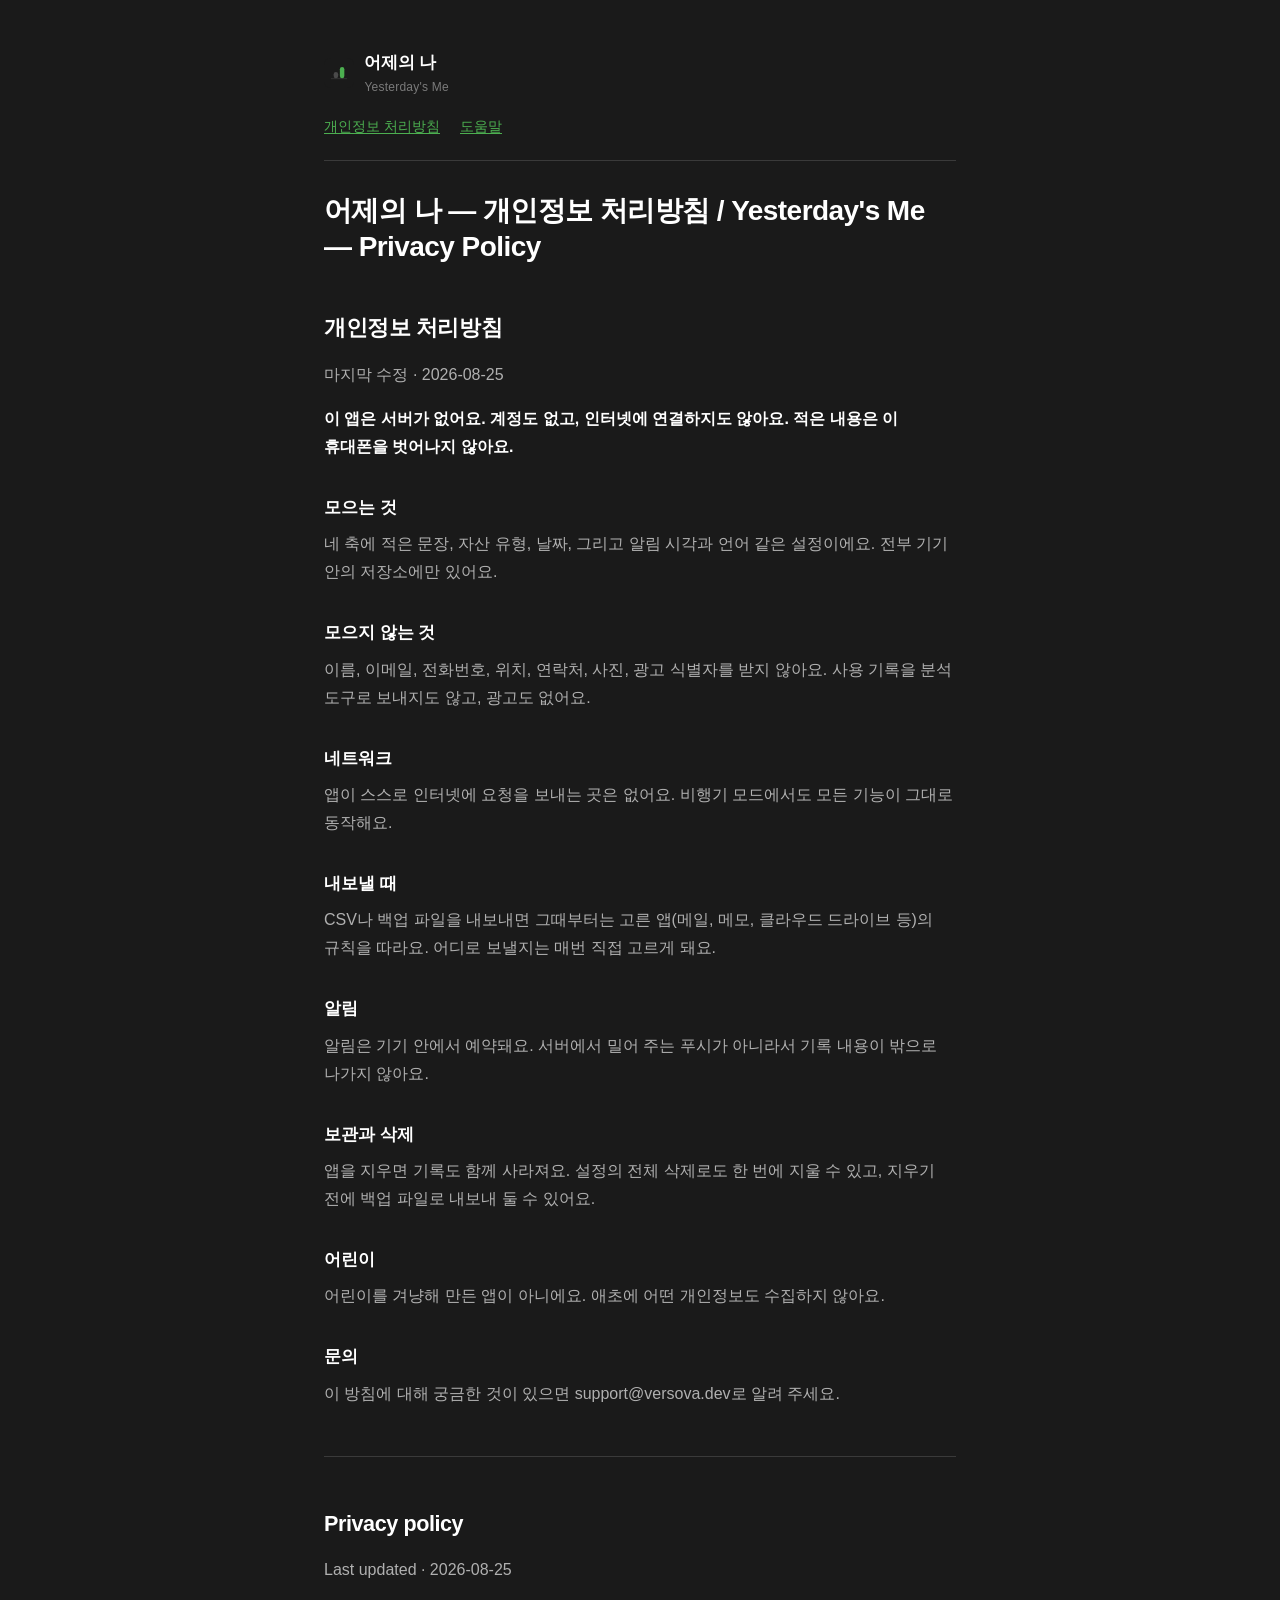
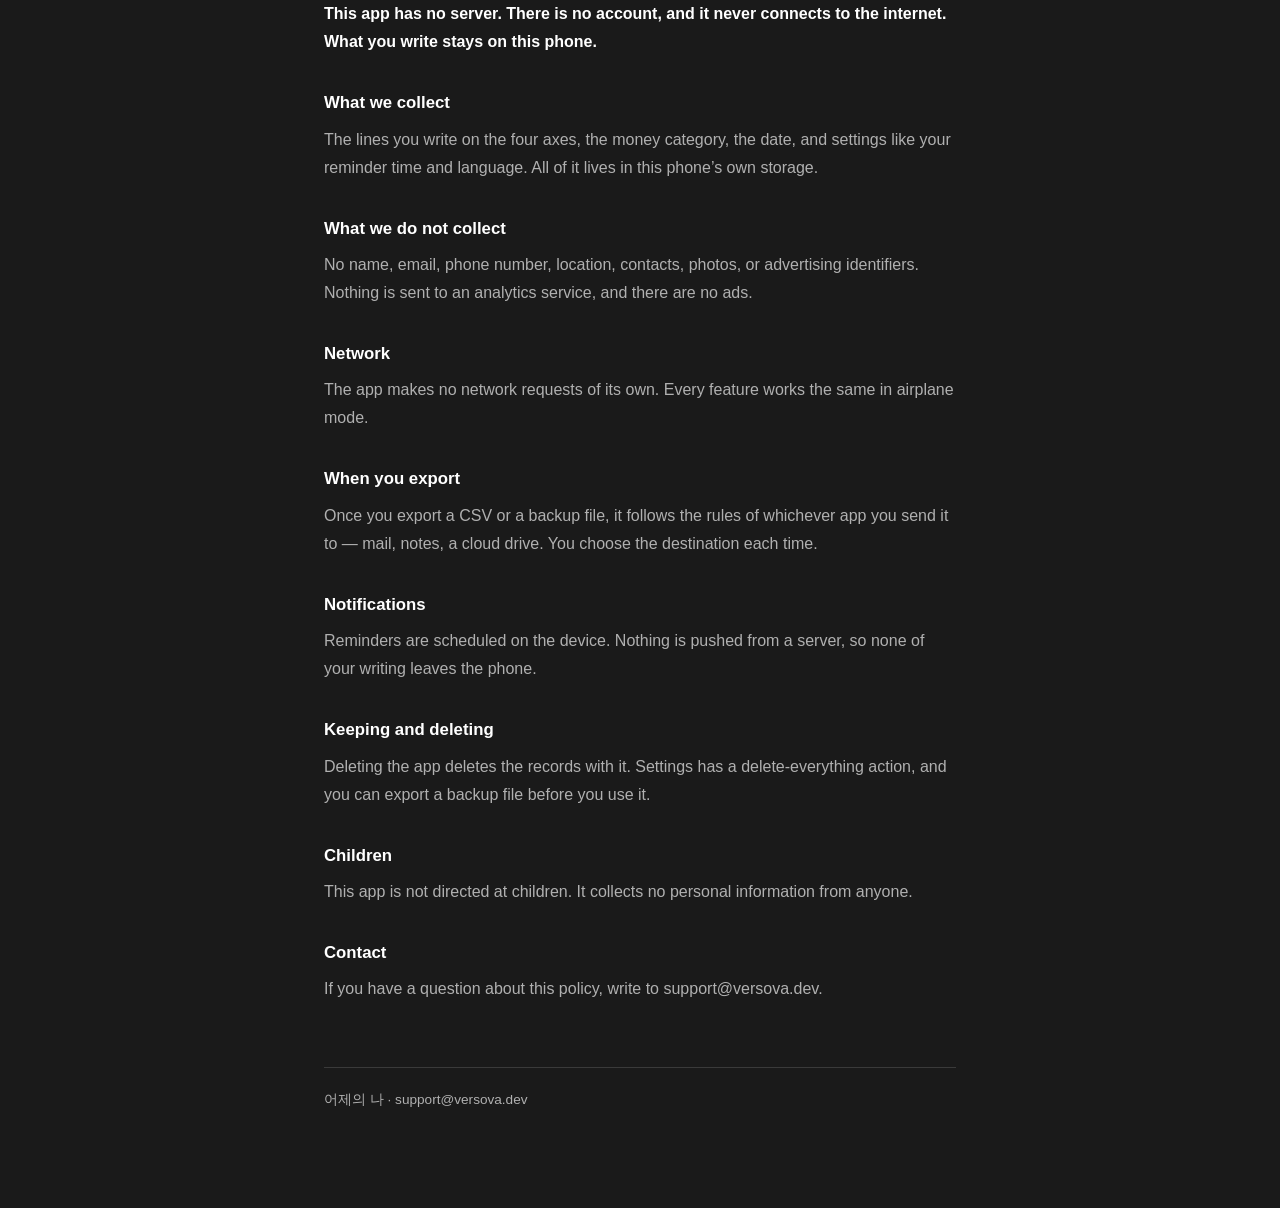
==== privacy/index.html @ fc91b7a3 "Update the company and app introduction page" ====
<!doctype html>
<html lang="ko">
<head>
<meta charset="utf-8">
<meta name="viewport" content="width=device-width, initial-scale=1">
<title>개인정보 처리방침 · Privacy Policy</title>
<meta name="description" content="어제의 나 — 개인정보 처리방침 · Privacy Policy">
<meta name="robots" content="index, follow">
<style>
  :root {
    color-scheme: dark;
    --ground: #1a1a1a;
    --surface: #2c2c2c;
    --ink: #ffffff;
    --muted: #b0b0b0;
    --faint: #7a7a7a;
    --rule: #3a3a3a;
    --accent: #4caf50;
  }
  * { box-sizing: border-box; }
  body {
    margin: 0;
    background: var(--ground);
    color: var(--ink);
    font: 400 16px/1.75 -apple-system, BlinkMacSystemFont, "Apple SD Gothic Neo",
      "Malgun Gothic", "Segoe UI", Roboto, sans-serif;
    word-break: keep-all;
    -webkit-text-size-adjust: 100%;
  }
  .wrap { max-width: 42rem; margin: 0 auto; padding: 3rem 1.25rem 5rem; }
  header { border-bottom: 1px solid var(--rule); padding-bottom: 1.25rem; margin-bottom: 2rem; }
  .brand { display: flex; align-items: center; gap: 0.65rem; text-decoration: none; color: var(--ink); }
  .brand svg { flex: none; }
  .brand span { font-size: 1.05rem; font-weight: 700; letter-spacing: -0.01em; }
  .brand small { display: block; font-size: 0.75rem; font-weight: 400; color: var(--faint); letter-spacing: 0.02em; }
  h1 { font-size: 1.75rem; font-weight: 700; letter-spacing: -0.02em; margin: 0 0 1.25rem; line-height: 1.3; }
  h2 { font-size: 1.35rem; font-weight: 700; letter-spacing: -0.02em; margin: 2.75rem 0 0.85rem; }
  h3 { font-size: 1.05rem; font-weight: 600; margin: 2rem 0 0.5rem; }
  p { margin: 0 0 1rem; color: var(--muted); }
  p strong, li strong { color: var(--ink); font-weight: 600; }
  ul, ol { margin: 0 0 1rem; padding-left: 1.35rem; color: var(--muted); }
  li { margin-bottom: 0.4rem; }
  a { color: var(--accent); text-decoration-thickness: 1px; text-underline-offset: 2px; }
  a:focus-visible { outline: 2px solid var(--accent); outline-offset: 2px; border-radius: 2px; }
  hr { border: 0; border-top: 1px solid var(--rule); margin: 3rem 0; }
  code {
    font-family: ui-monospace, SFMono-Regular, Menlo, monospace;
    font-size: 0.875em; background: var(--surface); border-radius: 3px; padding: 0.1em 0.35em;
  }
  nav { display: flex; gap: 1.25rem; margin-top: 1rem; font-size: 0.9rem; }
  footer {
    margin-top: 4rem; padding-top: 1.25rem; border-top: 1px solid var(--rule);
    font-size: 0.85rem; color: var(--faint);
  }
  footer a { color: var(--faint); }

/* ------------------------- 회사·제품 소개 (첫 페이지) ------------------------ */

  .lede { font-size: 1.15rem; color: var(--text); margin-top: -0.4rem; }

  /* 아직 채우지 않은 법인 정보. 눈에 띄지 않으면 그대로 공개된다. */
  .todo {
    background: #4a3a12;
    color: #ffd66b;
    padding: 0.1em 0.45em;
    border-radius: 4px;
    font-size: 0.92em;
  }

  .product { display: flex; gap: 2.4rem; align-items: flex-start; flex-wrap: wrap; }
  .product-text { flex: 1 1 17rem; min-width: 0; }
  .product-text h3 { margin-top: 0; }
  .product-text .en { color: var(--faint); font-weight: 400; }
  .status { color: var(--accent); font-size: 0.95rem; }

  .product-shots { display: flex; gap: 0.9rem; }
  .product-shots figure { margin: 0; }
  .product-shots img {
    width: 160px;
    height: auto;
    border-radius: 14px;
    border: 1px solid var(--line);
  }

  table.info { border-collapse: collapse; width: 100%; font-size: 0.97rem; }
  table.info th, table.info td {
    text-align: left;
    padding: 0.6rem 0.9rem 0.6rem 0;
    border-bottom: 1px solid var(--line);
    vertical-align: top;
  }
  table.info th { color: var(--faint); font-weight: 400; width: 11rem; white-space: nowrap; }

  @media (max-width: 640px) {
    .product-shots { display: none; }
    table.info th { width: auto; white-space: normal; display: block; border: 0; padding-bottom: 0; }
    table.info td { display: block; padding-left: 0; }
  }
</style>
</head>
<body>
<div class="wrap">
  <header>
    <a class="brand" href="../">
      <svg width="30" height="30" viewBox="0 0 1024 1024" aria-hidden="true">
  <rect width="1024" height="1024" rx="220" fill="#1a1a1a"/>
  <line x1="250" y1="704" x2="774" y2="704" stroke="#3a3a3a" stroke-width="24" stroke-linecap="round"/>
  <rect x="330" y="478" width="152" height="214" rx="76" fill="#4a4a4a"/>
  <rect x="542" y="308" width="152" height="384" rx="76" fill="#4caf50"/>
</svg>
      <span>어제의 나<small>Yesterday's Me</small></span>
    </a>
    <nav>
      <a href="./">개인정보 처리방침</a>
      <a href="../support/">도움말</a>
    </nav>
  </header>
<h1>어제의 나 — 개인정보 처리방침 / Yesterday's Me — Privacy Policy</h1>
<h2>개인정보 처리방침</h2>
<p>마지막 수정 · 2026-08-25</p>
<p><strong>이 앱은 서버가 없어요. 계정도 없고, 인터넷에 연결하지도 않아요. 적은 내용은 이 휴대폰을 벗어나지 않아요.</strong></p>
<h3>모으는 것</h3>
<p>네 축에 적은 문장, 자산 유형, 날짜, 그리고 알림 시각과 언어 같은 설정이에요. 전부 기기 안의 저장소에만 있어요.</p>
<h3>모으지 않는 것</h3>
<p>이름, 이메일, 전화번호, 위치, 연락처, 사진, 광고 식별자를 받지 않아요. 사용 기록을 분석 도구로 보내지도 않고, 광고도 없어요.</p>
<h3>네트워크</h3>
<p>앱이 스스로 인터넷에 요청을 보내는 곳은 없어요. 비행기 모드에서도 모든 기능이 그대로 동작해요.</p>
<h3>내보낼 때</h3>
<p>CSV나 백업 파일을 내보내면 그때부터는 고른 앱(메일, 메모, 클라우드 드라이브 등)의 규칙을 따라요. 어디로 보낼지는 매번 직접 고르게 돼요.</p>
<h3>알림</h3>
<p>알림은 기기 안에서 예약돼요. 서버에서 밀어 주는 푸시가 아니라서 기록 내용이 밖으로 나가지 않아요.</p>
<h3>보관과 삭제</h3>
<p>앱을 지우면 기록도 함께 사라져요. 설정의 전체 삭제로도 한 번에 지울 수 있고, 지우기 전에 백업 파일로 내보내 둘 수 있어요.</p>
<h3>어린이</h3>
<p>어린이를 겨냥해 만든 앱이 아니에요. 애초에 어떤 개인정보도 수집하지 않아요.</p>
<h3>문의</h3>
<p>이 방침에 대해 궁금한 것이 있으면 support@versova.dev로 알려 주세요.</p>
<hr>
<h2>Privacy policy</h2>
<p>Last updated · 2026-08-25</p>
<p><strong>This app has no server. There is no account, and it never connects to the internet. What you write stays on this phone.</strong></p>
<h3>What we collect</h3>
<p>The lines you write on the four axes, the money category, the date, and settings like your reminder time and language. All of it lives in this phone’s own storage.</p>
<h3>What we do not collect</h3>
<p>No name, email, phone number, location, contacts, photos, or advertising identifiers. Nothing is sent to an analytics service, and there are no ads.</p>
<h3>Network</h3>
<p>The app makes no network requests of its own. Every feature works the same in airplane mode.</p>
<h3>When you export</h3>
<p>Once you export a CSV or a backup file, it follows the rules of whichever app you send it to — mail, notes, a cloud drive. You choose the destination each time.</p>
<h3>Notifications</h3>
<p>Reminders are scheduled on the device. Nothing is pushed from a server, so none of your writing leaves the phone.</p>
<h3>Keeping and deleting</h3>
<p>Deleting the app deletes the records with it. Settings has a delete-everything action, and you can export a backup file before you use it.</p>
<h3>Children</h3>
<p>This app is not directed at children. It collects no personal information from anyone.</p>
<h3>Contact</h3>
<p>If you have a question about this policy, write to support@versova.dev.</p>
  <footer>
    <p>어제의 나 · support@versova.dev</p>
  </footer>
</div>
</body>
</html>
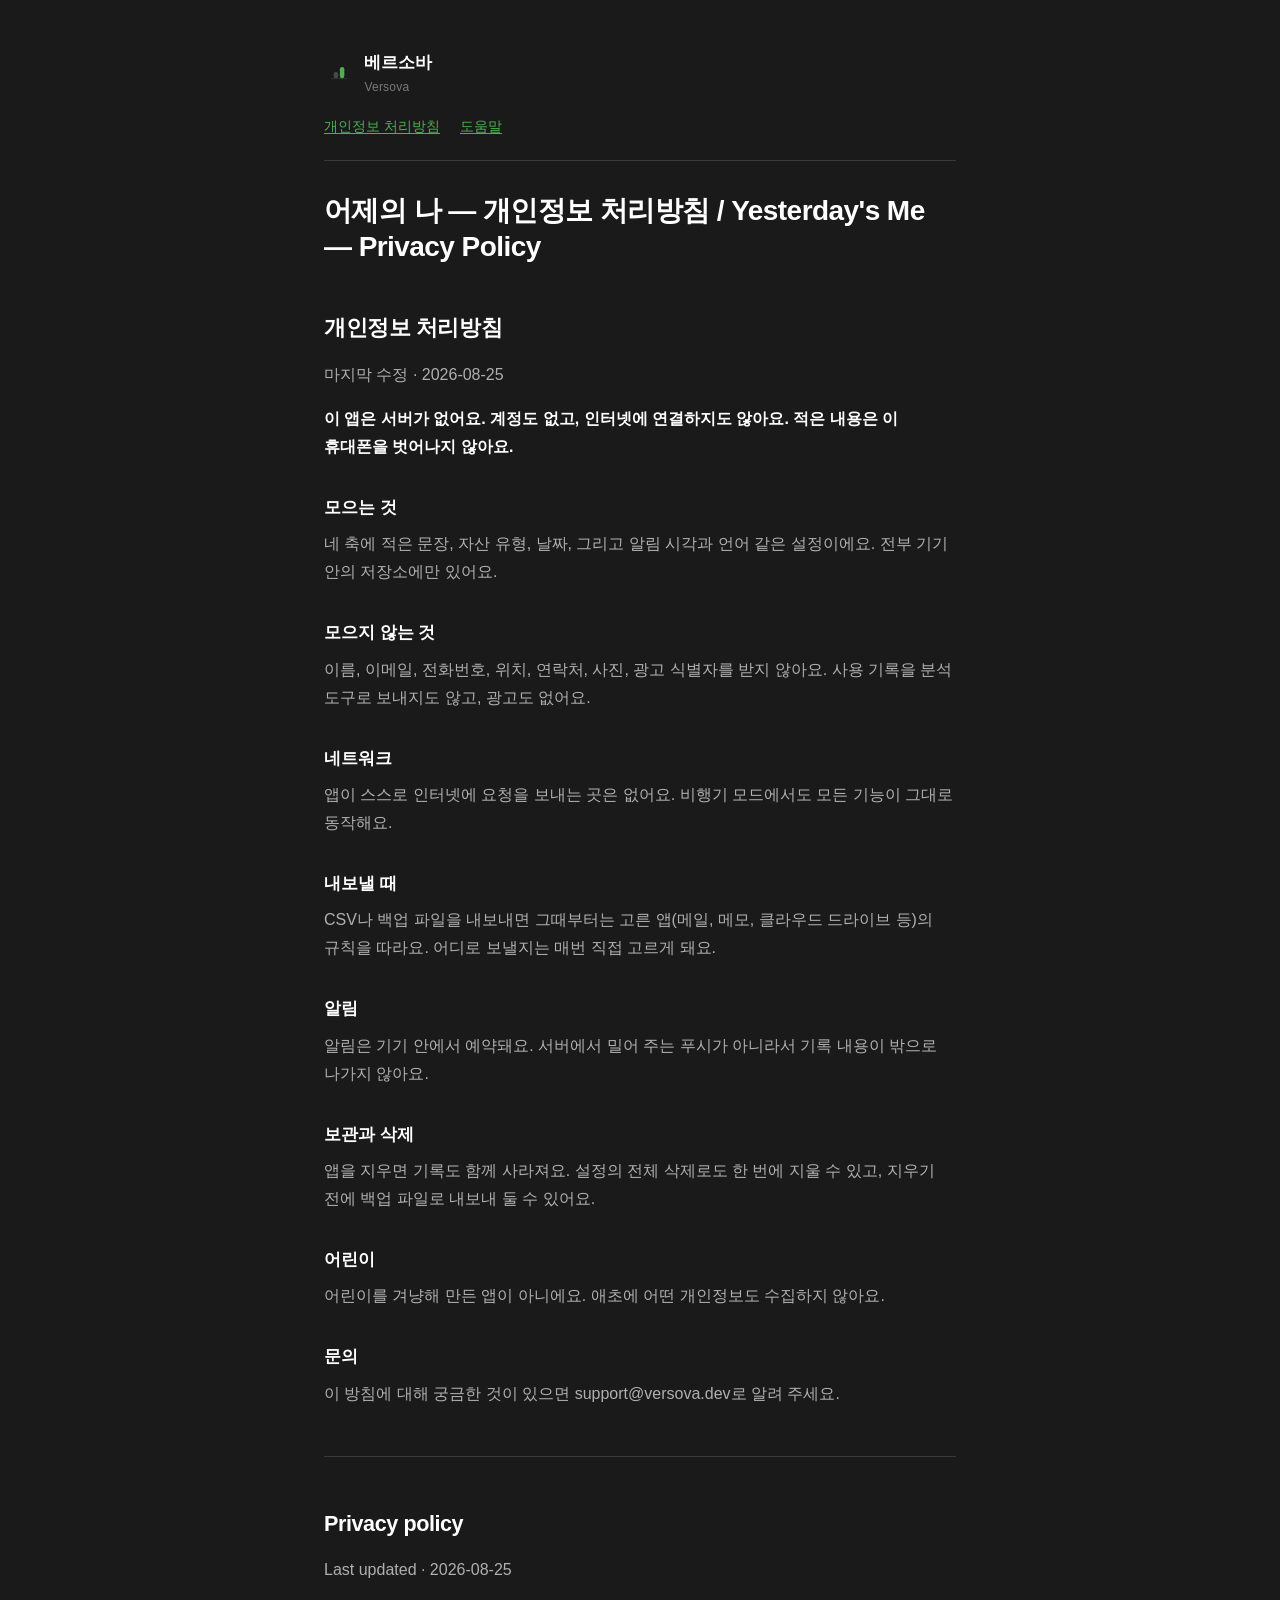
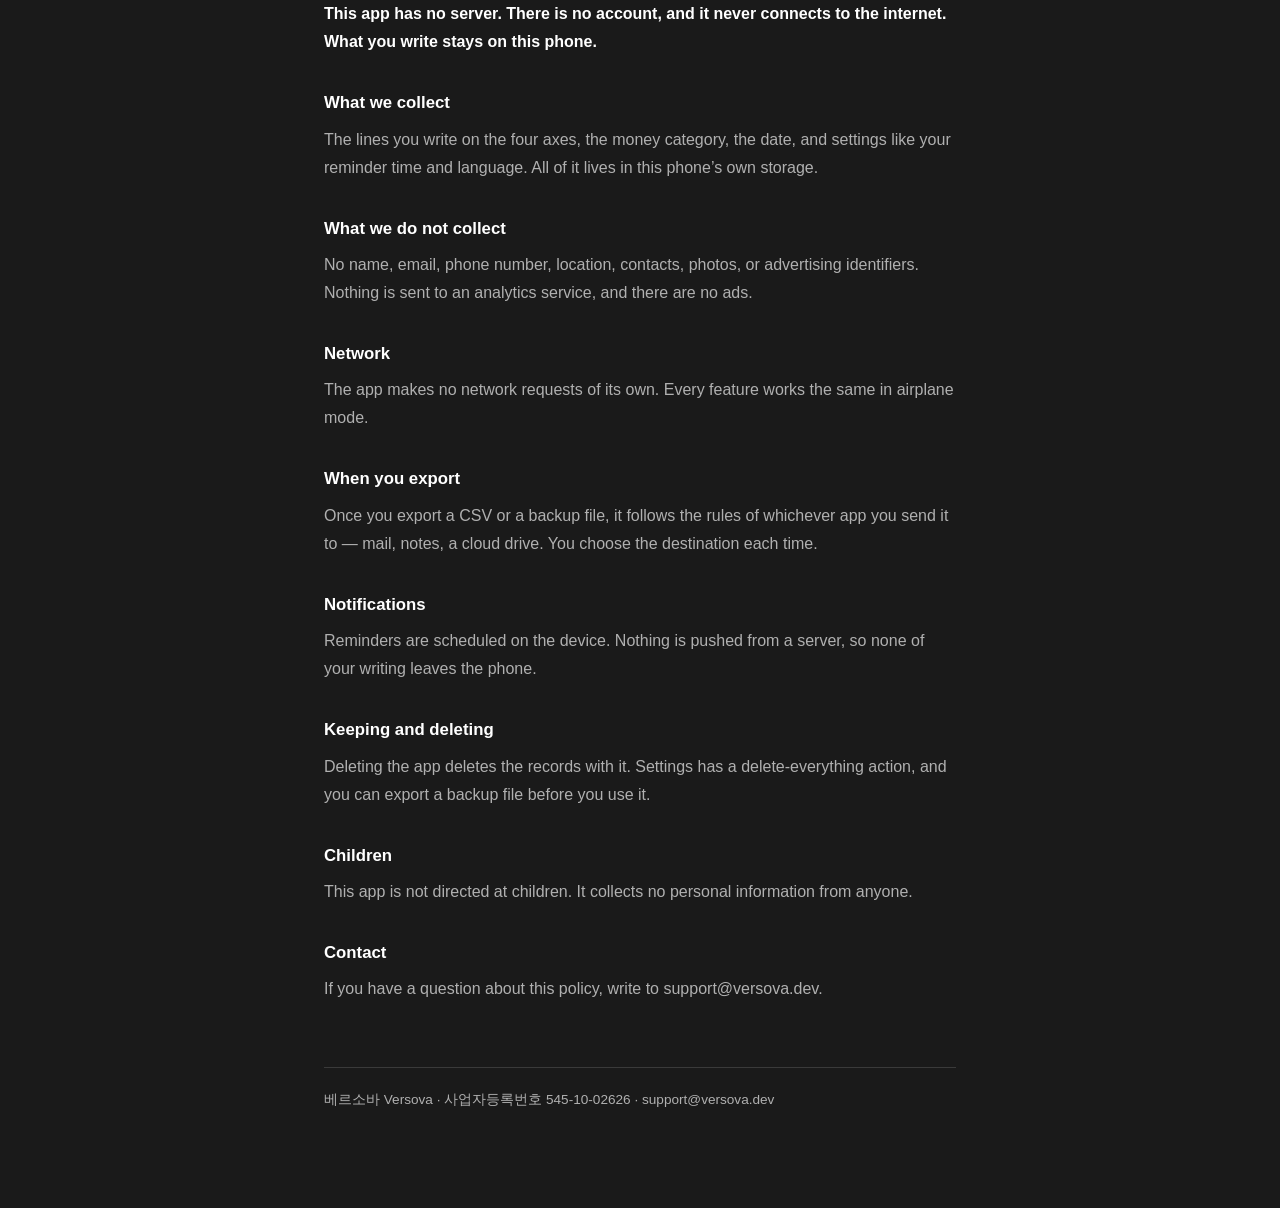
==== commit 486927dc: "Update the company and app introduction page" ====
--- a/privacy/index.html
+++ b/privacy/index.html
@@ -108,7 +108,7 @@
   <rect x="330" y="478" width="152" height="214" rx="76" fill="#4a4a4a"/>
   <rect x="542" y="308" width="152" height="384" rx="76" fill="#4caf50"/>
 </svg>
-      <span>어제의 나<small>Yesterday's Me</small></span>
+      <span>베르소바<small>Versova</small></span>
     </a>
     <nav>
       <a href="./">개인정보 처리방침</a>
@@ -156,7 +156,7 @@
 <h3>Contact</h3>
 <p>If you have a question about this policy, write to support@versova.dev.</p>
   <footer>
-    <p>어제의 나 · support@versova.dev</p>
+    <p>베르소바 Versova · 사업자등록번호 545-10-02626 · support@versova.dev</p>
   </footer>
 </div>
 </body>
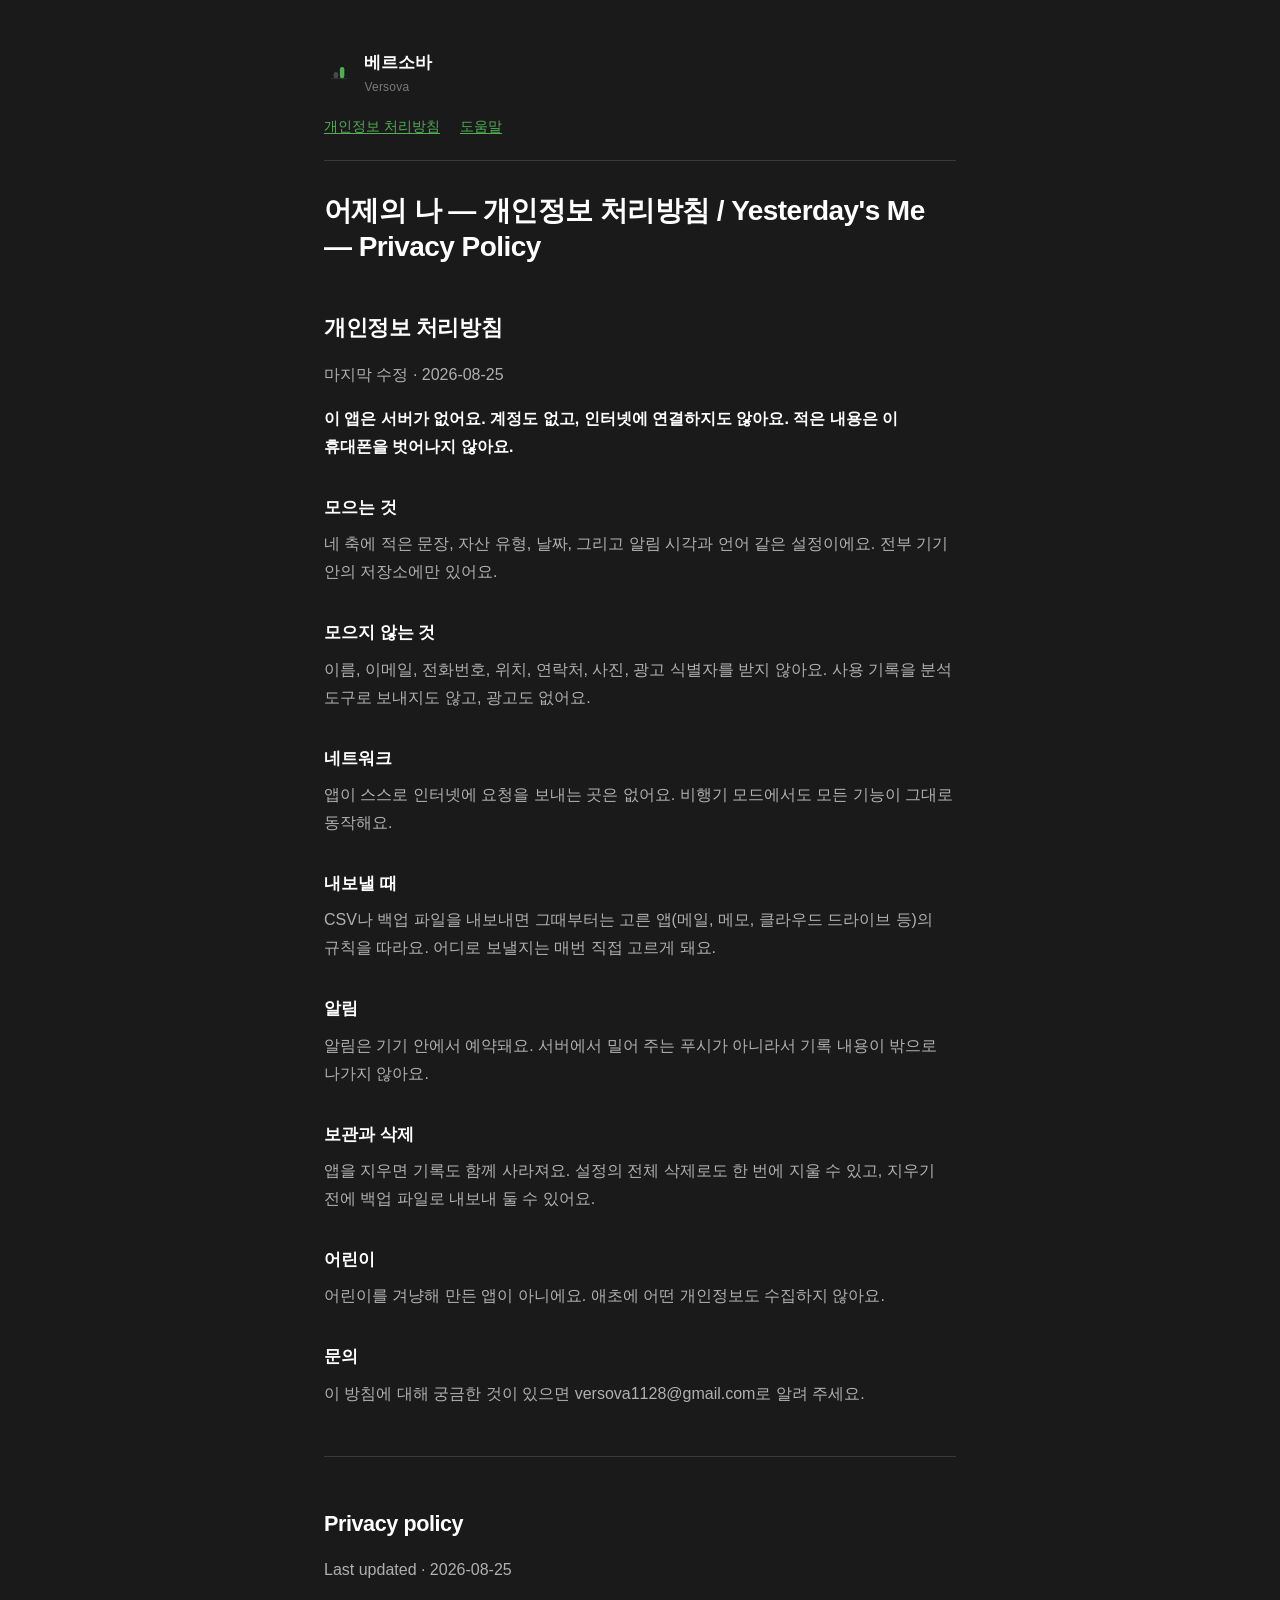
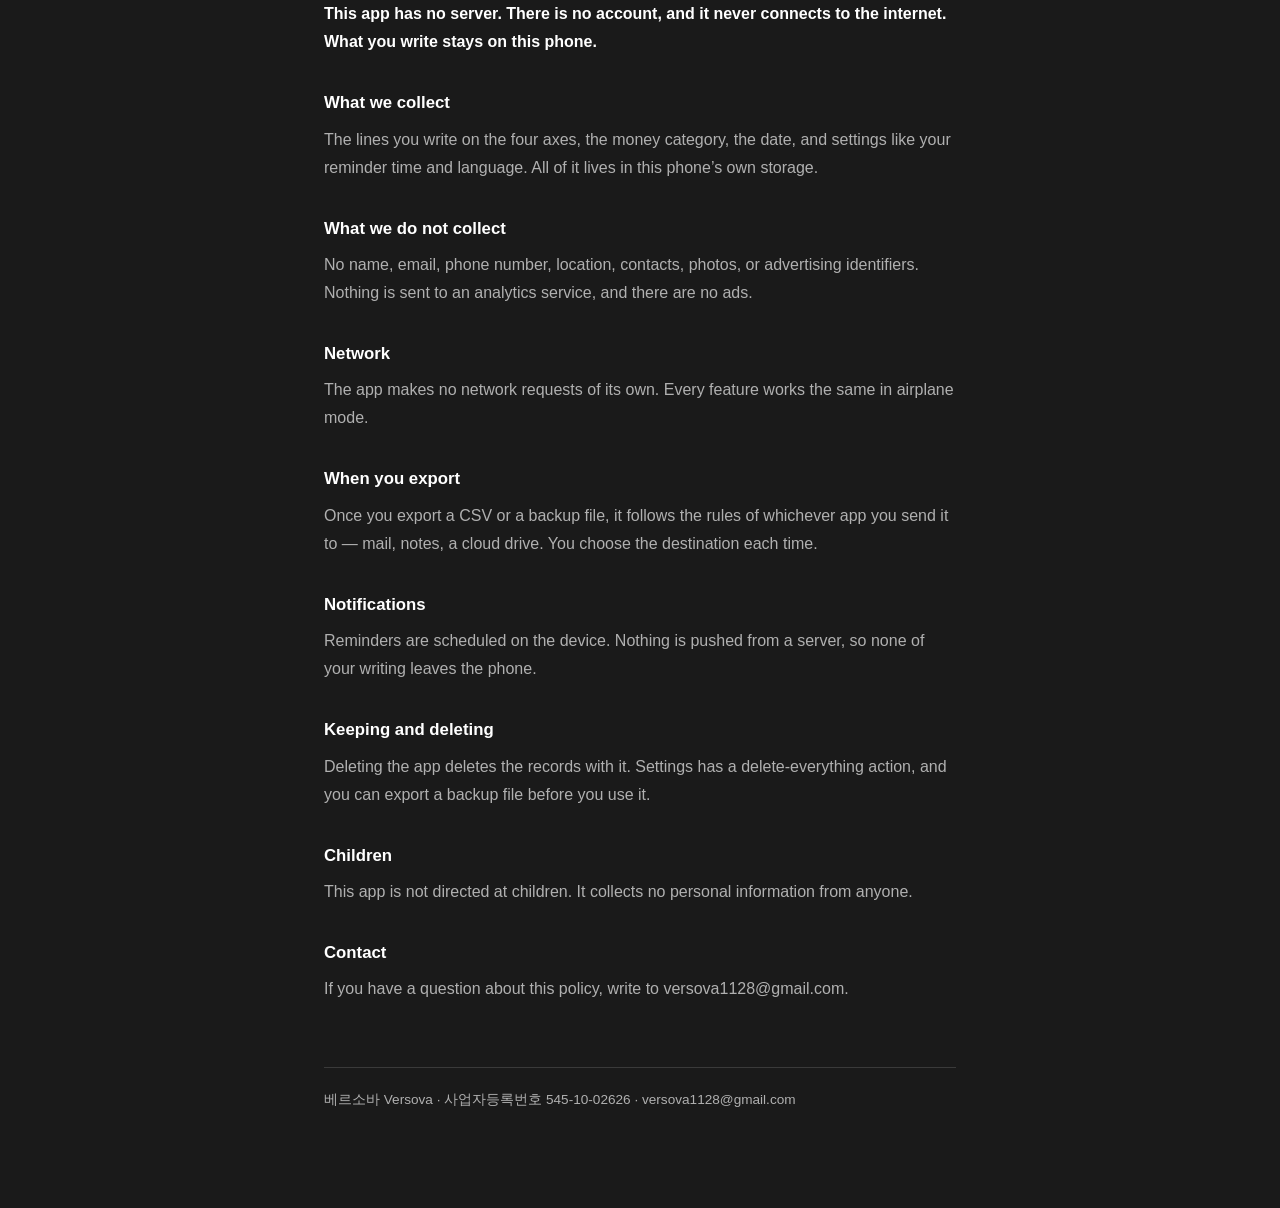
==== commit c4fc0f1d: "Update the company and app introduction page" ====
--- a/privacy/index.html
+++ b/privacy/index.html
@@ -134,7 +134,7 @@
 <h3>어린이</h3>
 <p>어린이를 겨냥해 만든 앱이 아니에요. 애초에 어떤 개인정보도 수집하지 않아요.</p>
 <h3>문의</h3>
-<p>이 방침에 대해 궁금한 것이 있으면 support@versova.dev로 알려 주세요.</p>
+<p>이 방침에 대해 궁금한 것이 있으면 versova1128@gmail.com로 알려 주세요.</p>
 <hr>
 <h2>Privacy policy</h2>
 <p>Last updated · 2026-08-25</p>
@@ -154,9 +154,9 @@
 <h3>Children</h3>
 <p>This app is not directed at children. It collects no personal information from anyone.</p>
 <h3>Contact</h3>
-<p>If you have a question about this policy, write to support@versova.dev.</p>
+<p>If you have a question about this policy, write to versova1128@gmail.com.</p>
   <footer>
-    <p>베르소바 Versova · 사업자등록번호 545-10-02626 · support@versova.dev</p>
+    <p>베르소바 Versova · 사업자등록번호 545-10-02626 · versova1128@gmail.com</p>
   </footer>
 </div>
 </body>
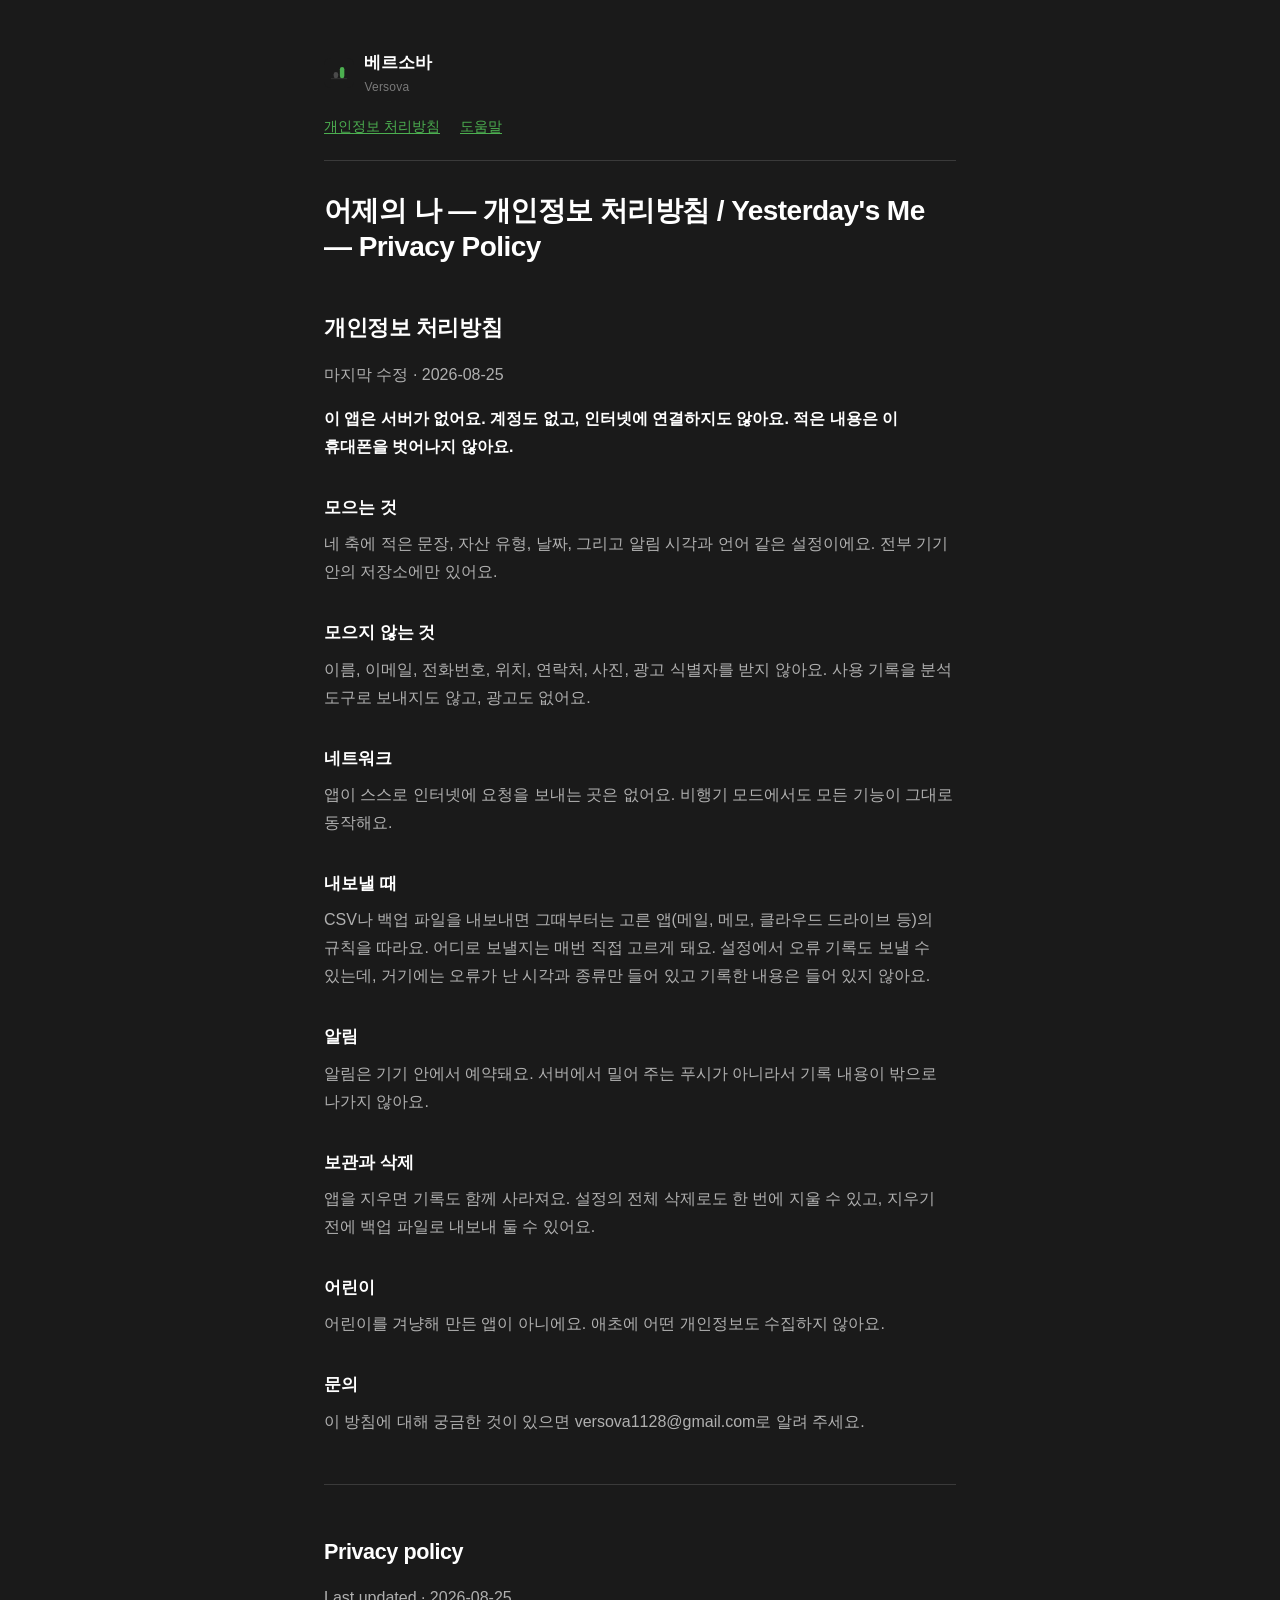
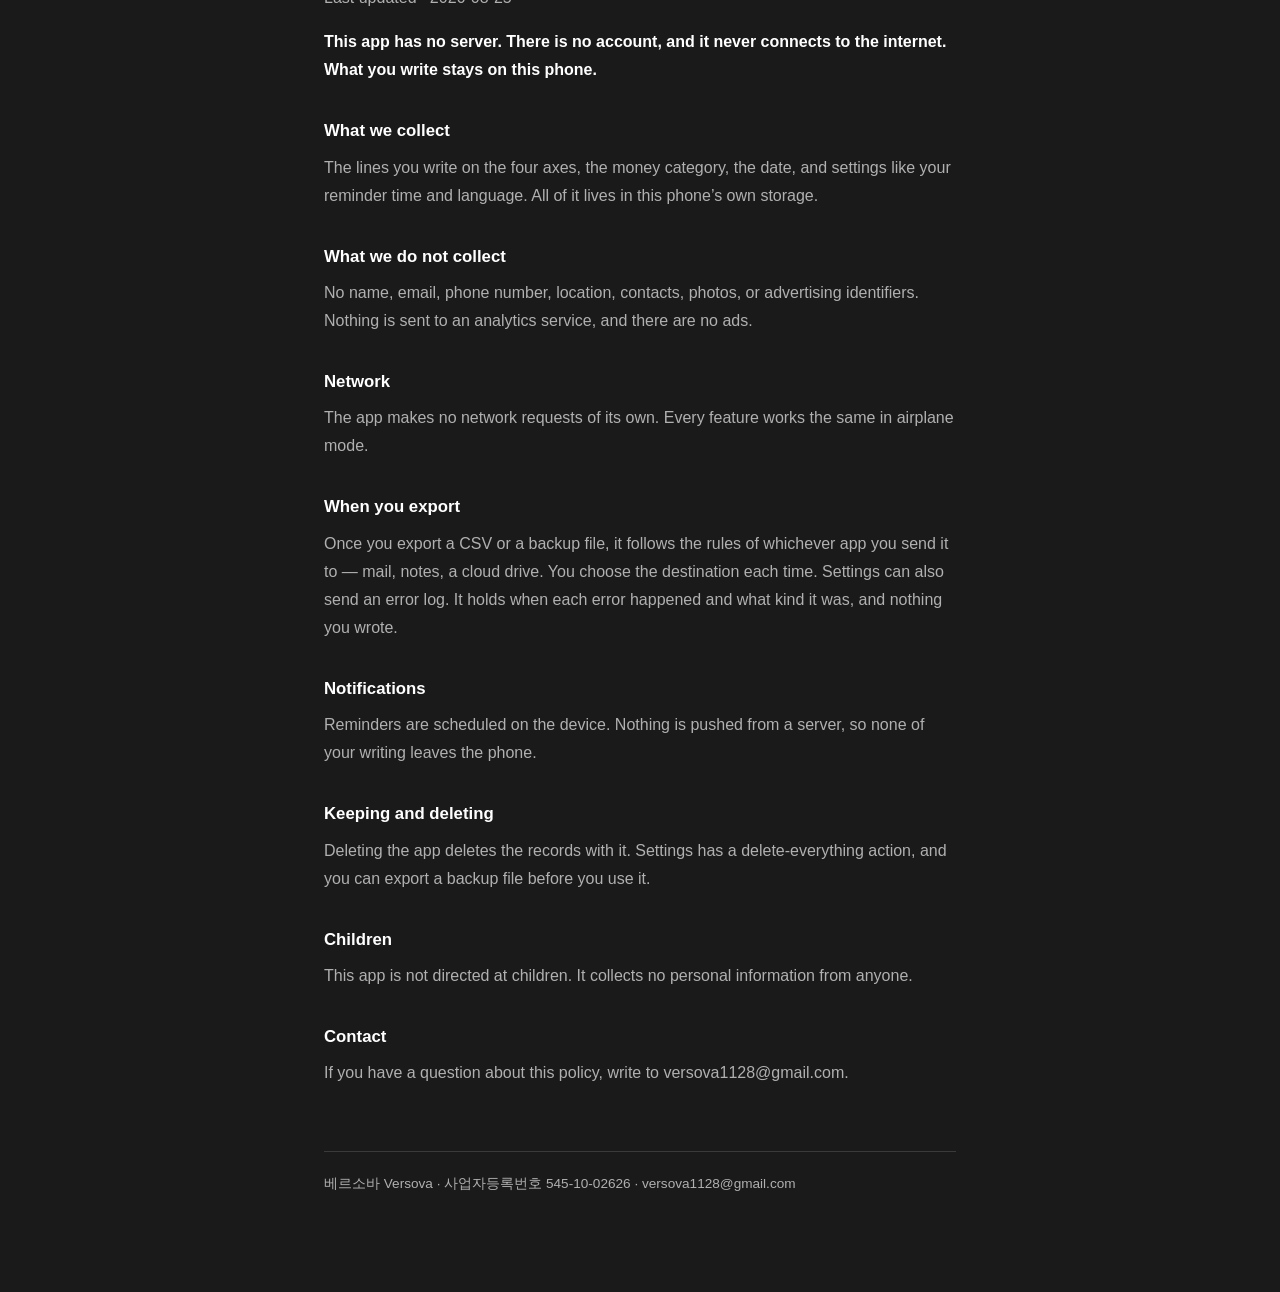
==== commit 1a436f66: "Update the company and app introduction page" ====
--- a/privacy/index.html
+++ b/privacy/index.html
@@ -126,7 +126,7 @@
 <h3>네트워크</h3>
 <p>앱이 스스로 인터넷에 요청을 보내는 곳은 없어요. 비행기 모드에서도 모든 기능이 그대로 동작해요.</p>
 <h3>내보낼 때</h3>
-<p>CSV나 백업 파일을 내보내면 그때부터는 고른 앱(메일, 메모, 클라우드 드라이브 등)의 규칙을 따라요. 어디로 보낼지는 매번 직접 고르게 돼요.</p>
+<p>CSV나 백업 파일을 내보내면 그때부터는 고른 앱(메일, 메모, 클라우드 드라이브 등)의 규칙을 따라요. 어디로 보낼지는 매번 직접 고르게 돼요. 설정에서 오류 기록도 보낼 수 있는데, 거기에는 오류가 난 시각과 종류만 들어 있고 기록한 내용은 들어 있지 않아요.</p>
 <h3>알림</h3>
 <p>알림은 기기 안에서 예약돼요. 서버에서 밀어 주는 푸시가 아니라서 기록 내용이 밖으로 나가지 않아요.</p>
 <h3>보관과 삭제</h3>
@@ -146,7 +146,7 @@
 <h3>Network</h3>
 <p>The app makes no network requests of its own. Every feature works the same in airplane mode.</p>
 <h3>When you export</h3>
-<p>Once you export a CSV or a backup file, it follows the rules of whichever app you send it to — mail, notes, a cloud drive. You choose the destination each time.</p>
+<p>Once you export a CSV or a backup file, it follows the rules of whichever app you send it to — mail, notes, a cloud drive. You choose the destination each time. Settings can also send an error log. It holds when each error happened and what kind it was, and nothing you wrote.</p>
 <h3>Notifications</h3>
 <p>Reminders are scheduled on the device. Nothing is pushed from a server, so none of your writing leaves the phone.</p>
 <h3>Keeping and deleting</h3>
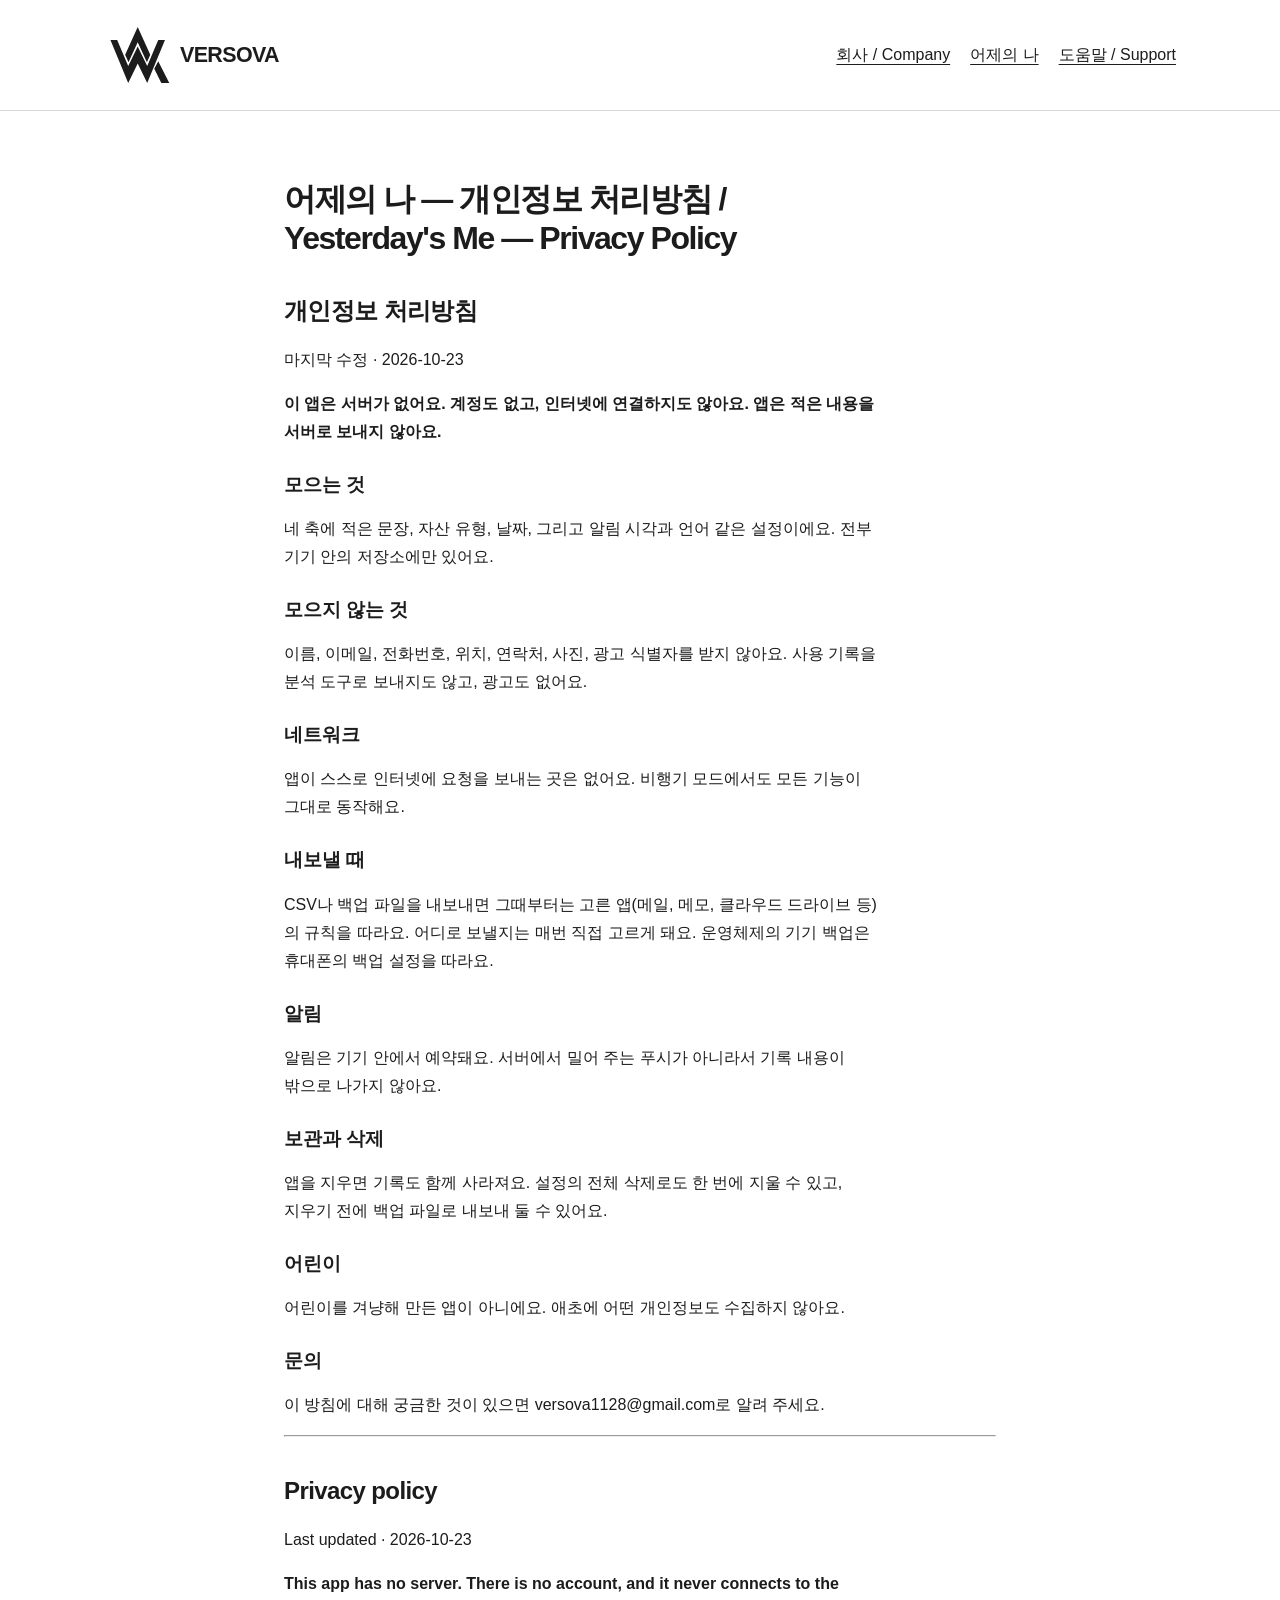
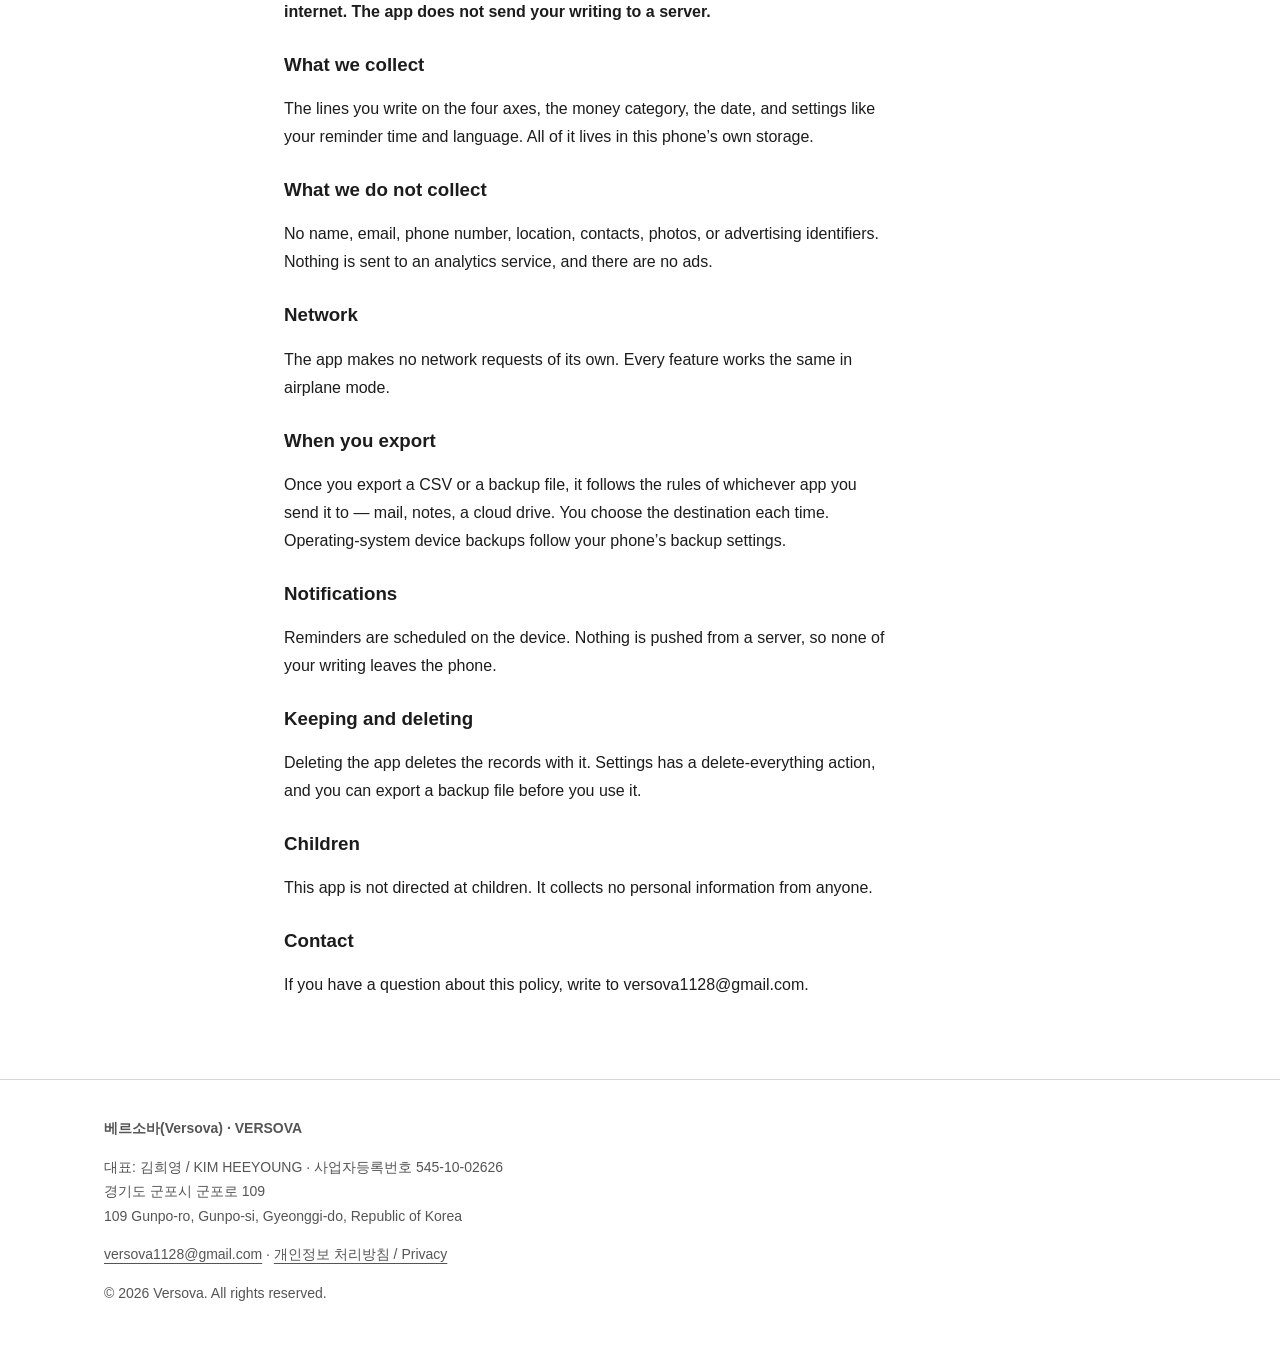
==== commit 9dab8acb: "Publish verified VERSOVA corporate identity and product website Publish generated bilingual company/" ====
--- a/privacy/index.html
+++ b/privacy/index.html
@@ -1,124 +1,15 @@
 <!doctype html>
-<html lang="ko">
-<head>
-<meta charset="utf-8">
-<meta name="viewport" content="width=device-width, initial-scale=1">
-<title>개인정보 처리방침 · Privacy Policy</title>
-<meta name="description" content="어제의 나 — 개인정보 처리방침 · Privacy Policy">
-<meta name="robots" content="index, follow">
-<style>
-  :root {
-    color-scheme: dark;
-    --ground: #1a1a1a;
-    --surface: #2c2c2c;
-    --ink: #ffffff;
-    --muted: #b0b0b0;
-    --faint: #7a7a7a;
-    --rule: #3a3a3a;
-    --accent: #4caf50;
-  }
-  * { box-sizing: border-box; }
-  body {
-    margin: 0;
-    background: var(--ground);
-    color: var(--ink);
-    font: 400 16px/1.75 -apple-system, BlinkMacSystemFont, "Apple SD Gothic Neo",
-      "Malgun Gothic", "Segoe UI", Roboto, sans-serif;
-    word-break: keep-all;
-    -webkit-text-size-adjust: 100%;
-  }
-  .wrap { max-width: 42rem; margin: 0 auto; padding: 3rem 1.25rem 5rem; }
-  header { border-bottom: 1px solid var(--rule); padding-bottom: 1.25rem; margin-bottom: 2rem; }
-  .brand { display: flex; align-items: center; gap: 0.65rem; text-decoration: none; color: var(--ink); }
-  .brand svg { flex: none; }
-  .brand span { font-size: 1.05rem; font-weight: 700; letter-spacing: -0.01em; }
-  .brand small { display: block; font-size: 0.75rem; font-weight: 400; color: var(--faint); letter-spacing: 0.02em; }
-  h1 { font-size: 1.75rem; font-weight: 700; letter-spacing: -0.02em; margin: 0 0 1.25rem; line-height: 1.3; }
-  h2 { font-size: 1.35rem; font-weight: 700; letter-spacing: -0.02em; margin: 2.75rem 0 0.85rem; }
-  h3 { font-size: 1.05rem; font-weight: 600; margin: 2rem 0 0.5rem; }
-  p { margin: 0 0 1rem; color: var(--muted); }
-  p strong, li strong { color: var(--ink); font-weight: 600; }
-  ul, ol { margin: 0 0 1rem; padding-left: 1.35rem; color: var(--muted); }
-  li { margin-bottom: 0.4rem; }
-  a { color: var(--accent); text-decoration-thickness: 1px; text-underline-offset: 2px; }
-  a:focus-visible { outline: 2px solid var(--accent); outline-offset: 2px; border-radius: 2px; }
-  hr { border: 0; border-top: 1px solid var(--rule); margin: 3rem 0; }
-  code {
-    font-family: ui-monospace, SFMono-Regular, Menlo, monospace;
-    font-size: 0.875em; background: var(--surface); border-radius: 3px; padding: 0.1em 0.35em;
-  }
-  nav { display: flex; gap: 1.25rem; margin-top: 1rem; font-size: 0.9rem; }
-  footer {
-    margin-top: 4rem; padding-top: 1.25rem; border-top: 1px solid var(--rule);
-    font-size: 0.85rem; color: var(--faint);
-  }
-  footer a { color: var(--faint); }
-
-/* ------------------------- 회사·제품 소개 (첫 페이지) ------------------------ */
-
-  .lede { font-size: 1.15rem; color: var(--text); margin-top: -0.4rem; }
-
-  /* 아직 채우지 않은 법인 정보. 눈에 띄지 않으면 그대로 공개된다. */
-  .todo {
-    background: #4a3a12;
-    color: #ffd66b;
-    padding: 0.1em 0.45em;
-    border-radius: 4px;
-    font-size: 0.92em;
-  }
-
-  .product { display: flex; gap: 2.4rem; align-items: flex-start; flex-wrap: wrap; }
-  .product-text { flex: 1 1 17rem; min-width: 0; }
-  .product-text h3 { margin-top: 0; }
-  .product-text .en { color: var(--faint); font-weight: 400; }
-  .status { color: var(--accent); font-size: 0.95rem; }
-
-  .product-shots { display: flex; gap: 0.9rem; }
-  .product-shots figure { margin: 0; }
-  .product-shots img {
-    width: 160px;
-    height: auto;
-    border-radius: 14px;
-    border: 1px solid var(--line);
-  }
-
-  table.info { border-collapse: collapse; width: 100%; font-size: 0.97rem; }
-  table.info th, table.info td {
-    text-align: left;
-    padding: 0.6rem 0.9rem 0.6rem 0;
-    border-bottom: 1px solid var(--line);
-    vertical-align: top;
-  }
-  table.info th { color: var(--faint); font-weight: 400; width: 11rem; white-space: nowrap; }
-
-  @media (max-width: 640px) {
-    .product-shots { display: none; }
-    table.info th { width: auto; white-space: normal; display: block; border: 0; padding-bottom: 0; }
-    table.info td { display: block; padding-left: 0; }
-  }
-</style>
-</head>
-<body>
-<div class="wrap">
-  <header>
-    <a class="brand" href="../">
-      <svg width="30" height="30" viewBox="0 0 1024 1024" aria-hidden="true">
-  <rect width="1024" height="1024" rx="220" fill="#1a1a1a"/>
-  <line x1="250" y1="704" x2="774" y2="704" stroke="#3a3a3a" stroke-width="24" stroke-linecap="round"/>
-  <rect x="330" y="478" width="152" height="214" rx="76" fill="#4a4a4a"/>
-  <rect x="542" y="308" width="152" height="384" rx="76" fill="#4caf50"/>
-</svg>
-      <span>베르소바<small>Versova</small></span>
-    </a>
-    <nav>
-      <a href="./">개인정보 처리방침</a>
-      <a href="../support/">도움말</a>
-    </nav>
-  </header>
-<h1>어제의 나 — 개인정보 처리방침 / Yesterday's Me — Privacy Policy</h1>
+<html lang="ko"><head><meta charset="utf-8"><meta name="viewport" content="width=device-width,initial-scale=1">
+<title>개인정보 처리방침 · Privacy policy · VERSOVA</title><meta name="description" content="개인정보 처리방침 · Privacy policy — 베르소바 Versova">
+<link rel="canonical" href="https://489156.github.io/versova-site/yesterdays-me/privacy/"><link rel="icon" type="image/svg+xml" href="../assets/versova-mark.svg">
+<link rel="stylesheet" href="../assets/brand.css"></head><body>
+<a class="skip" href="#main">본문으로 / Skip to content</a>
+<header><div class="wrap header"><a class="brand" href="../" aria-label="VERSOVA 홈"><img src="../assets/versova-logo.svg" width="190" height="62" alt="VERSOVA"></a>
+<nav aria-label="주요 메뉴"><a href="../#company">회사 / Company</a><a href="../yesterdays-me/">어제의 나</a><a href="../yesterdays-me/support/">도움말 / Support</a></nav></div></header>
+<main id="main" class="wrap document"><h1>어제의 나 — 개인정보 처리방침 / Yesterday's Me — Privacy Policy</h1>
 <h2>개인정보 처리방침</h2>
-<p>마지막 수정 · 2026-08-25</p>
-<p><strong>이 앱은 서버가 없어요. 계정도 없고, 인터넷에 연결하지도 않아요. 적은 내용은 이 휴대폰을 벗어나지 않아요.</strong></p>
+<p>마지막 수정 · 2026-10-23</p>
+<p><strong>이 앱은 서버가 없어요. 계정도 없고, 인터넷에 연결하지도 않아요. 앱은 적은 내용을 서버로 보내지 않아요.</strong></p>
 <h3>모으는 것</h3>
 <p>네 축에 적은 문장, 자산 유형, 날짜, 그리고 알림 시각과 언어 같은 설정이에요. 전부 기기 안의 저장소에만 있어요.</p>
 <h3>모으지 않는 것</h3>
@@ -126,7 +17,7 @@
 <h3>네트워크</h3>
 <p>앱이 스스로 인터넷에 요청을 보내는 곳은 없어요. 비행기 모드에서도 모든 기능이 그대로 동작해요.</p>
 <h3>내보낼 때</h3>
-<p>CSV나 백업 파일을 내보내면 그때부터는 고른 앱(메일, 메모, 클라우드 드라이브 등)의 규칙을 따라요. 어디로 보낼지는 매번 직접 고르게 돼요. 설정에서 오류 기록도 보낼 수 있는데, 거기에는 오류가 난 시각과 종류만 들어 있고 기록한 내용은 들어 있지 않아요.</p>
+<p>CSV나 백업 파일을 내보내면 그때부터는 고른 앱(메일, 메모, 클라우드 드라이브 등)의 규칙을 따라요. 어디로 보낼지는 매번 직접 고르게 돼요. 운영체제의 기기 백업은 휴대폰의 백업 설정을 따라요.</p>
 <h3>알림</h3>
 <p>알림은 기기 안에서 예약돼요. 서버에서 밀어 주는 푸시가 아니라서 기록 내용이 밖으로 나가지 않아요.</p>
 <h3>보관과 삭제</h3>
@@ -136,9 +27,9 @@
 <h3>문의</h3>
 <p>이 방침에 대해 궁금한 것이 있으면 versova1128@gmail.com로 알려 주세요.</p>
 <hr>
-<h2>Privacy policy</h2>
-<p>Last updated · 2026-08-25</p>
-<p><strong>This app has no server. There is no account, and it never connects to the internet. What you write stays on this phone.</strong></p>
+<h2 lang="en">Privacy policy</h2>
+<p>Last updated · 2026-10-23</p>
+<p><strong>This app has no server. There is no account, and it never connects to the internet. The app does not send your writing to a server.</strong></p>
 <h3>What we collect</h3>
 <p>The lines you write on the four axes, the money category, the date, and settings like your reminder time and language. All of it lives in this phone’s own storage.</p>
 <h3>What we do not collect</h3>
@@ -146,7 +37,7 @@
 <h3>Network</h3>
 <p>The app makes no network requests of its own. Every feature works the same in airplane mode.</p>
 <h3>When you export</h3>
-<p>Once you export a CSV or a backup file, it follows the rules of whichever app you send it to — mail, notes, a cloud drive. You choose the destination each time. Settings can also send an error log. It holds when each error happened and what kind it was, and nothing you wrote.</p>
+<p>Once you export a CSV or a backup file, it follows the rules of whichever app you send it to — mail, notes, a cloud drive. You choose the destination each time. Operating-system device backups follow your phone’s backup settings.</p>
 <h3>Notifications</h3>
 <p>Reminders are scheduled on the device. Nothing is pushed from a server, so none of your writing leaves the phone.</p>
 <h3>Keeping and deleting</h3>
@@ -154,10 +45,6 @@
 <h3>Children</h3>
 <p>This app is not directed at children. It collects no personal information from anyone.</p>
 <h3>Contact</h3>
-<p>If you have a question about this policy, write to versova1128@gmail.com.</p>
-  <footer>
-    <p>베르소바 Versova · 사업자등록번호 545-10-02626 · versova1128@gmail.com</p>
-  </footer>
-</div>
-</body>
-</html>
+<p>If you have a question about this policy, write to versova1128@gmail.com.</p></main>
+<footer><div class="wrap"><strong>베르소바(Versova) · VERSOVA</strong><p>대표: 김희영 / KIM HEEYOUNG · 사업자등록번호 545-10-02626<br>경기도 군포시 군포로 109<br><span lang="en">109 Gunpo-ro, Gunpo-si, Gyeonggi-do, Republic of Korea</span></p>
+<p><a href="mailto:versova1128@gmail.com">versova1128@gmail.com</a> · <a href="../yesterdays-me/privacy/">개인정보 처리방침 / Privacy</a></p><p lang="en">© 2026 Versova. All rights reserved.</p></div></footer></body></html>
--- a/assets/brand.css
+++ b/assets/brand.css
@@ -0,0 +1,5 @@
+/* VERSOVA corporate CI · 2026.10. Product apps retain their own tokens. */
+:root{color-scheme:light;--ink:#1c1c1c;--paper:#fff;--muted:#555;--line:#d6d6d6;--surface:#f5f5f3;--font-body:-apple-system,BlinkMacSystemFont,"Segoe UI","Apple SD Gothic Neo","Malgun Gothic",sans-serif;--font-display:var(--font-body);--bg:var(--paper);--fg:var(--ink);--bg-elevated:var(--surface);--fg-link:var(--ink);--radius-lg:16px;--radius-pill:999px;--space-6:24px}
+*{box-sizing:border-box}body,.v-page{margin:0;background:var(--paper);color:var(--ink);font:16px/1.75 var(--font-body);word-break:keep-all;-webkit-text-size-adjust:100%}a{color:inherit;text-underline-offset:4px}a:focus-visible,button:focus-visible{outline:3px solid var(--ink);outline-offset:5px}img,svg{max-width:100%}h1,h2,h3{line-height:1.2;text-wrap:balance}h1{font-size:clamp(2.5rem,7vw,5rem);letter-spacing:-.045em}h2{font-size:clamp(1.7rem,4vw,2.6rem);letter-spacing:-.025em}p{max-width:68ch}.wrap{max-width:1120px;margin:auto;padding:0 24px}.skip{position:absolute;top:-100px}.skip:focus{top:8px;background:white;padding:12px;z-index:10}header{border-bottom:1px solid var(--line)}.header{display:flex;justify-content:space-between;align-items:center;gap:24px;padding-top:24px;padding-bottom:24px}.brand img{width:190px;display:block}nav{display:flex;gap:20px;flex-wrap:wrap}.hero{padding:88px 0 72px}.eyebrow{font-size:12px;letter-spacing:.14em;font-weight:700}.lede{font-size:clamp(1.1rem,2vw,1.4rem);color:var(--muted)}section{padding:48px 0;border-top:1px solid var(--line)}.grid{display:grid;grid-template-columns:1fr 1fr;gap:48px}.card{background:var(--surface);padding:32px;border-radius:16px}.badge{display:inline-block;font-size:13px;border:1px solid var(--line);border-radius:99px;padding:4px 12px}.button{display:inline-block;background:var(--ink);color:white;text-decoration:none;padding:12px 20px;border-radius:99px}.details{display:grid;grid-template-columns:150px 1fr;gap:10px 24px}.details dt{color:var(--muted)}.details dd{margin:0}footer{border-top:1px solid var(--line);padding:36px 0;color:var(--muted);font-size:14px}.document{max-width:760px;padding-top:48px;padding-bottom:64px}.document h1{font-size:2rem}.document h2{font-size:1.5rem;margin-top:40px}.document h3{margin-top:28px}.note{color:var(--muted)}[lang=en]{word-break:normal}.lang-block{margin-top:40px;padding-top:32px;border-top:1px solid var(--line)}@media(max-width:700px){.grid{grid-template-columns:1fr;gap:24px}.header{align-items:flex-start;flex-direction:column}.hero{padding:48px 0}.details{grid-template-columns:1fr;gap:4px}.details dd{margin-bottom:12px}.card{padding:24px}}@media(prefers-reduced-motion:reduce){*{scroll-behavior:auto!important}}
+
+figure{margin:0}figure img{display:block;width:100%;max-width:320px;height:auto;border:1px solid var(--line);border-radius:20px;margin:auto}
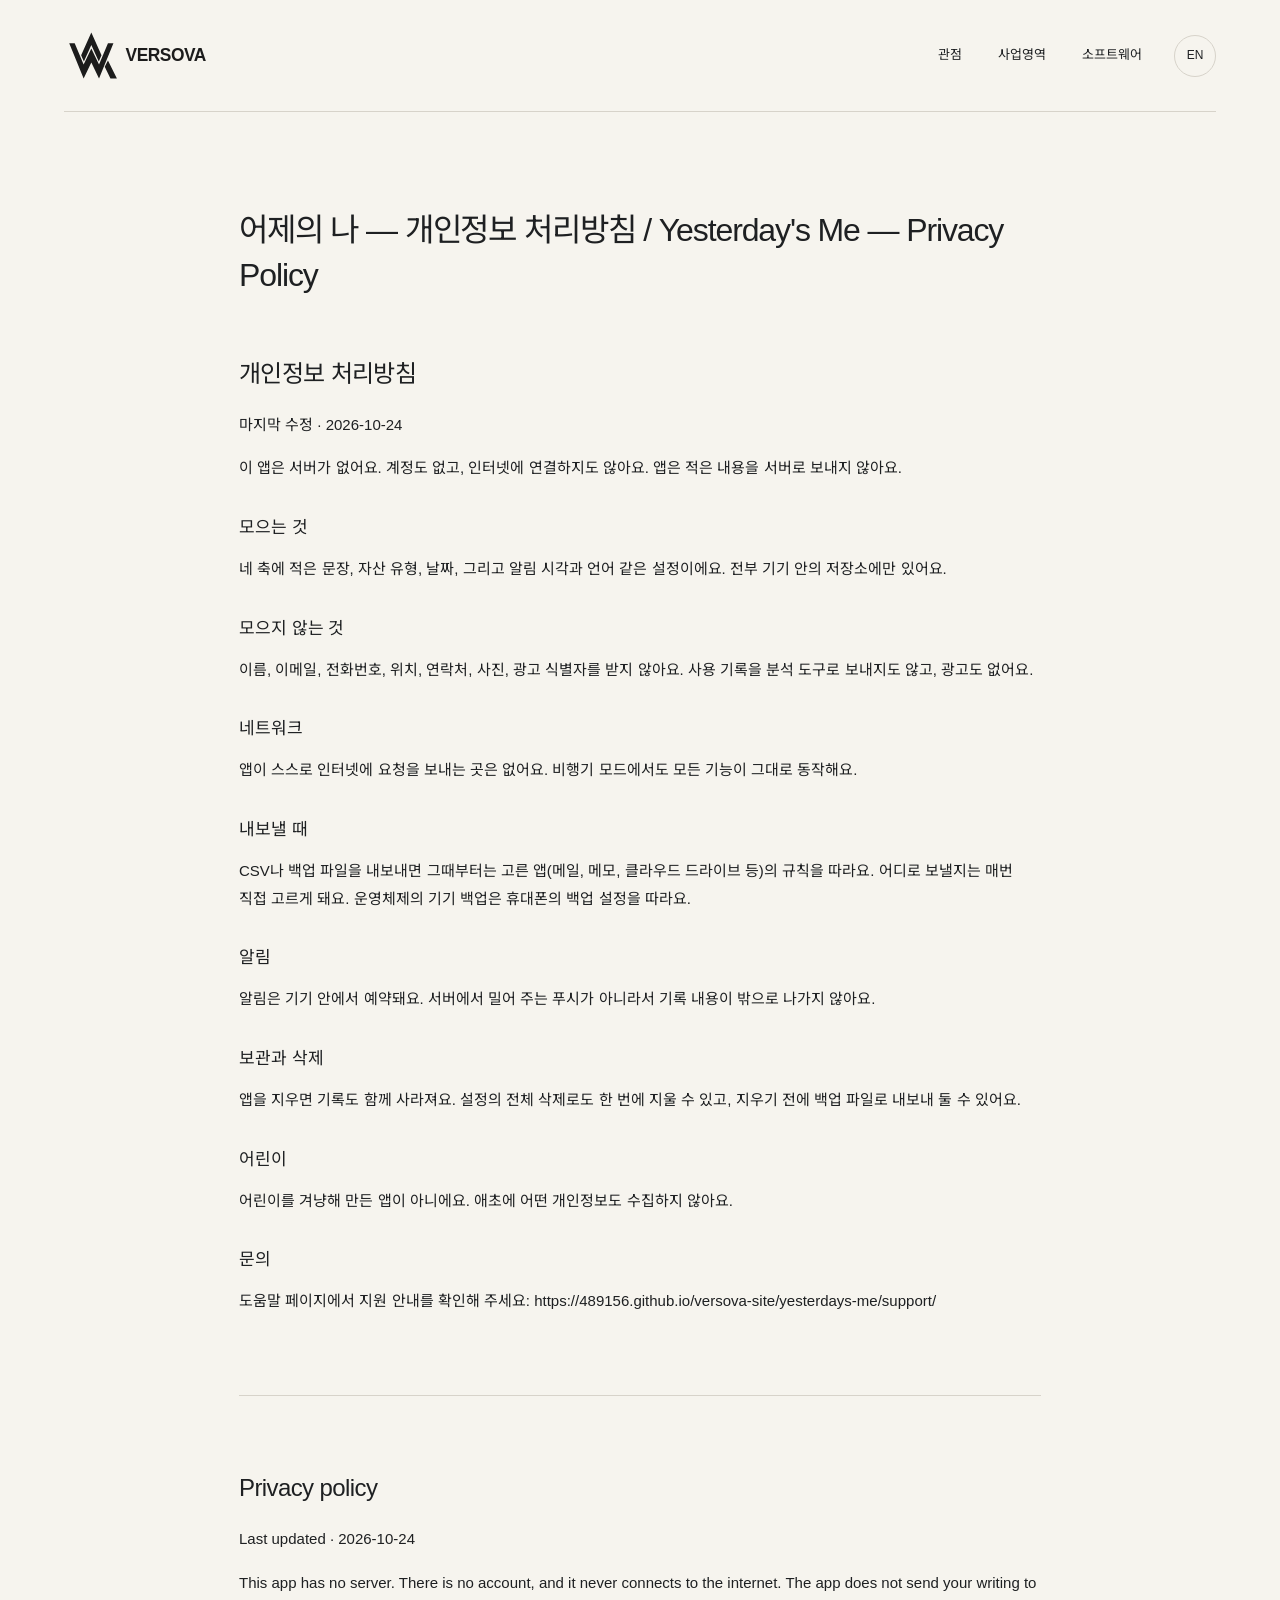
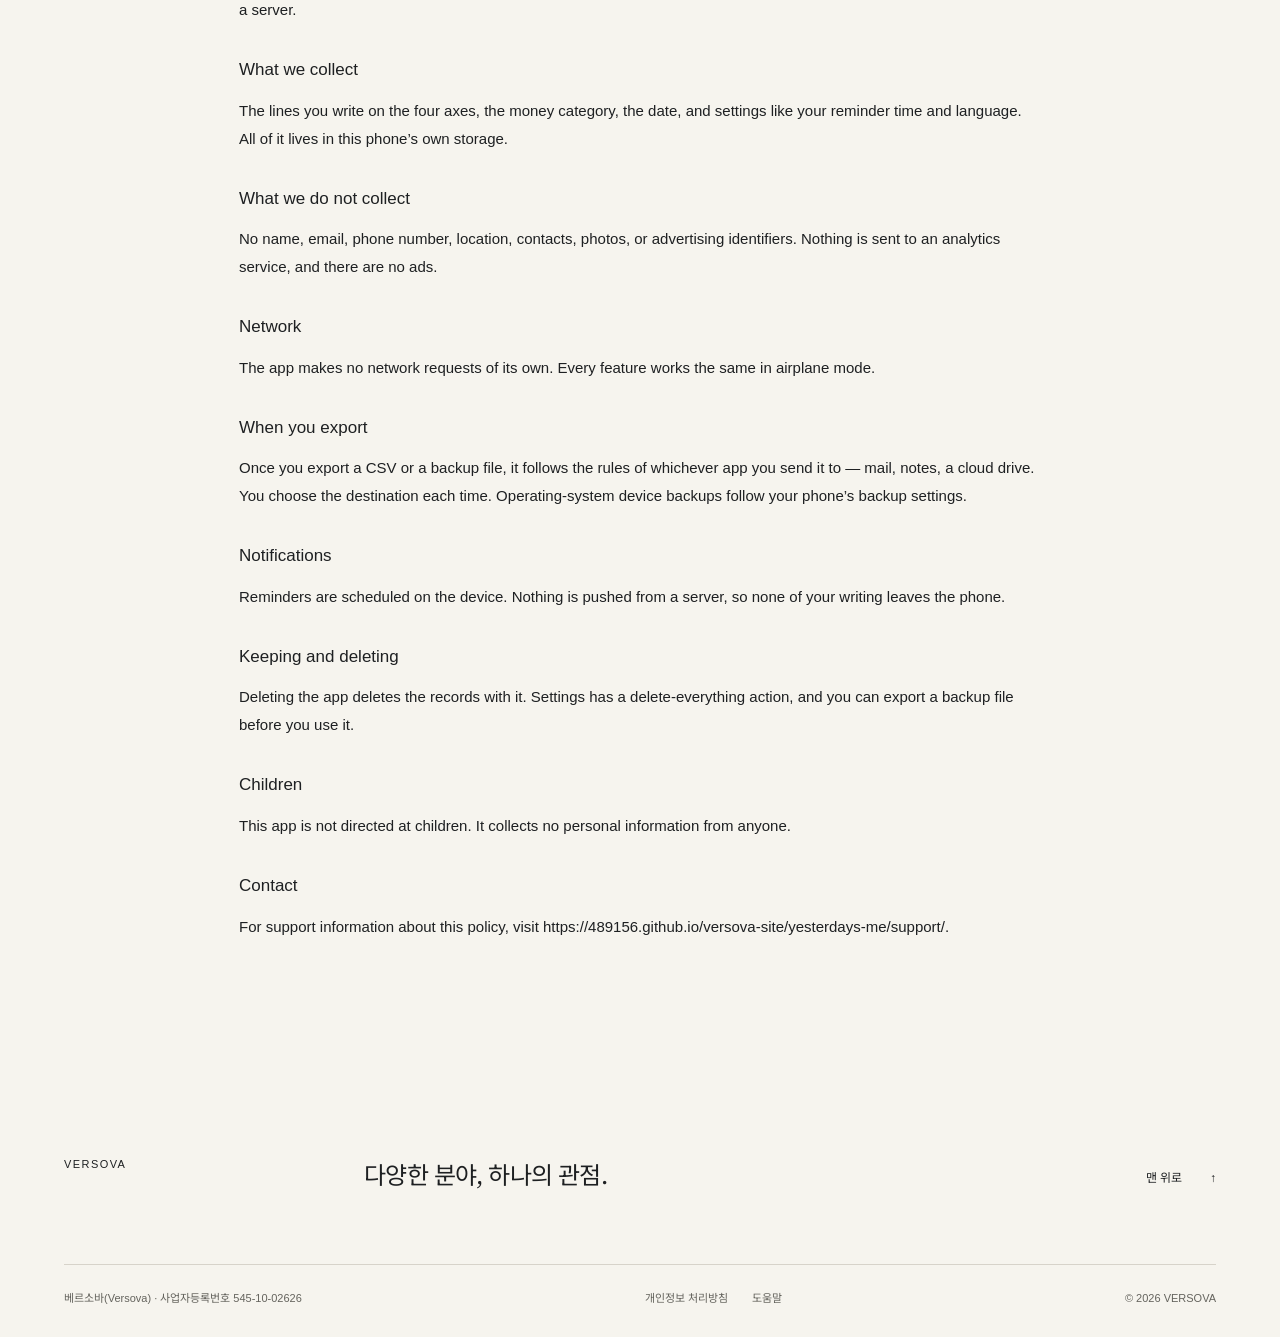
==== commit f13ab26b: "Redesign VERSOVA website in warm monochrome and remove personal disclosure Publish a quiet-luxury ed" ====
--- a/privacy/index.html
+++ b/privacy/index.html
@@ -1,14 +1,8 @@
-<!doctype html>
-<html lang="ko"><head><meta charset="utf-8"><meta name="viewport" content="width=device-width,initial-scale=1">
-<title>개인정보 처리방침 · Privacy policy · VERSOVA</title><meta name="description" content="개인정보 처리방침 · Privacy policy — 베르소바 Versova">
-<link rel="canonical" href="https://489156.github.io/versova-site/yesterdays-me/privacy/"><link rel="icon" type="image/svg+xml" href="../assets/versova-mark.svg">
-<link rel="stylesheet" href="../assets/brand.css"></head><body>
-<a class="skip" href="#main">본문으로 / Skip to content</a>
-<header><div class="wrap header"><a class="brand" href="../" aria-label="VERSOVA 홈"><img src="../assets/versova-logo.svg" width="190" height="62" alt="VERSOVA"></a>
-<nav aria-label="주요 메뉴"><a href="../#company">회사 / Company</a><a href="../yesterdays-me/">어제의 나</a><a href="../yesterdays-me/support/">도움말 / Support</a></nav></div></header>
-<main id="main" class="wrap document"><h1>어제의 나 — 개인정보 처리방침 / Yesterday's Me — Privacy Policy</h1>
+<!doctype html><html lang="ko"><head><meta charset="utf-8"><meta name="viewport" content="width=device-width,initial-scale=1"><meta name="theme-color" content="#F6F4EE"><title>개인정보 처리방침 / Privacy policy · VERSOVA</title><meta name="description" content="VERSOVA — 다양한 분야, 하나의 관점. 분야별 콘텐츠를 준비하고 있습니다."><link rel="canonical" href="https://489156.github.io/versova-site/yesterdays-me/privacy/"><link rel="icon" type="image/svg+xml" href="../assets/versova-mark.svg"><link rel="stylesheet" href="../assets/brand.css"><script defer src="../assets/site.js"></script></head><body>
+ <a class="skip" href="#main">본문으로 / Skip to content</a><header class="site-header"><a class="brand" href="../" aria-label="VERSOVA Home"><img src="../assets/versova-logo.svg" width="160" height="52" alt="VERSOVA"></a><nav aria-label="Main navigation"><a href="../#perspective"><span class="" data-lang="ko">관점</span><span class="" data-lang="en" lang="en">Perspective</span></a><a href="../#fields"><span class="" data-lang="ko">사업영역</span><span class="" data-lang="en" lang="en">Fields</span></a><a href="../yesterdays-me/"><span class="" data-lang="ko">소프트웨어</span><span class="" data-lang="en" lang="en">Software</span></a></nav><button class="language" type="button" aria-label="Switch language to English">EN</button></header>
+ <main id="main" class="document"><h1>어제의 나 — 개인정보 처리방침 / Yesterday's Me — Privacy Policy</h1>
 <h2>개인정보 처리방침</h2>
-<p>마지막 수정 · 2026-10-23</p>
+<p>마지막 수정 · 2026-10-24</p>
 <p><strong>이 앱은 서버가 없어요. 계정도 없고, 인터넷에 연결하지도 않아요. 앱은 적은 내용을 서버로 보내지 않아요.</strong></p>
 <h3>모으는 것</h3>
 <p>네 축에 적은 문장, 자산 유형, 날짜, 그리고 알림 시각과 언어 같은 설정이에요. 전부 기기 안의 저장소에만 있어요.</p>
@@ -25,10 +19,10 @@
 <h3>어린이</h3>
 <p>어린이를 겨냥해 만든 앱이 아니에요. 애초에 어떤 개인정보도 수집하지 않아요.</p>
 <h3>문의</h3>
-<p>이 방침에 대해 궁금한 것이 있으면 versova1128@gmail.com로 알려 주세요.</p>
+<p>도움말 페이지에서 지원 안내를 확인해 주세요: https://489156.github.io/versova-site/yesterdays-me/support/</p>
 <hr>
-<h2 lang="en">Privacy policy</h2>
-<p>Last updated · 2026-10-23</p>
+<h2>Privacy policy</h2>
+<p>Last updated · 2026-10-24</p>
 <p><strong>This app has no server. There is no account, and it never connects to the internet. The app does not send your writing to a server.</strong></p>
 <h3>What we collect</h3>
 <p>The lines you write on the four axes, the money category, the date, and settings like your reminder time and language. All of it lives in this phone’s own storage.</p>
@@ -45,6 +39,5 @@
 <h3>Children</h3>
 <p>This app is not directed at children. It collects no personal information from anyone.</p>
 <h3>Contact</h3>
-<p>If you have a question about this policy, write to versova1128@gmail.com.</p></main>
-<footer><div class="wrap"><strong>베르소바(Versova) · VERSOVA</strong><p>대표: 김희영 / KIM HEEYOUNG · 사업자등록번호 545-10-02626<br>경기도 군포시 군포로 109<br><span lang="en">109 Gunpo-ro, Gunpo-si, Gyeonggi-do, Republic of Korea</span></p>
-<p><a href="mailto:versova1128@gmail.com">versova1128@gmail.com</a> · <a href="../yesterdays-me/privacy/">개인정보 처리방침 / Privacy</a></p><p lang="en">© 2026 Versova. All rights reserved.</p></div></footer></body></html>
+<p>For support information about this policy, visit https://489156.github.io/versova-site/yesterdays-me/support/.</p></main>
+ <footer class="site-footer"><div class="footer-top"><span class="eyebrow">VERSOVA</span><p><span class="" data-lang="ko">다양한 분야, 하나의 관점.</span><span class="" data-lang="en" lang="en">Different fields. One perspective.</span></p><a href="#main" class="back-top"><span class="" data-lang="ko">맨 위로</span><span class="" data-lang="en" lang="en">Back to top</span> <span aria-hidden="true">↑</span></a></div><div class="footer-bottom"><span>베르소바(Versova) · <span class="" data-lang="ko">사업자등록번호</span><span class="" data-lang="en" lang="en">Business registration</span> 545-10-02626</span><div><a href="../yesterdays-me/privacy/"><span class="" data-lang="ko">개인정보 처리방침</span><span class="" data-lang="en" lang="en">Privacy policy</span></a><a href="../yesterdays-me/support/"><span class="" data-lang="ko">도움말</span><span class="" data-lang="en" lang="en">Support</span></a></div><span>© 2026 VERSOVA</span></div></footer></body></html>
--- a/assets/brand.css
+++ b/assets/brand.css
@@ -1,5 +1,10 @@
-/* VERSOVA corporate CI · 2026.10. Product apps retain their own tokens. */
-:root{color-scheme:light;--ink:#1c1c1c;--paper:#fff;--muted:#555;--line:#d6d6d6;--surface:#f5f5f3;--font-body:-apple-system,BlinkMacSystemFont,"Segoe UI","Apple SD Gothic Neo","Malgun Gothic",sans-serif;--font-display:var(--font-body);--bg:var(--paper);--fg:var(--ink);--bg-elevated:var(--surface);--fg-link:var(--ink);--radius-lg:16px;--radius-pill:999px;--space-6:24px}
-*{box-sizing:border-box}body,.v-page{margin:0;background:var(--paper);color:var(--ink);font:16px/1.75 var(--font-body);word-break:keep-all;-webkit-text-size-adjust:100%}a{color:inherit;text-underline-offset:4px}a:focus-visible,button:focus-visible{outline:3px solid var(--ink);outline-offset:5px}img,svg{max-width:100%}h1,h2,h3{line-height:1.2;text-wrap:balance}h1{font-size:clamp(2.5rem,7vw,5rem);letter-spacing:-.045em}h2{font-size:clamp(1.7rem,4vw,2.6rem);letter-spacing:-.025em}p{max-width:68ch}.wrap{max-width:1120px;margin:auto;padding:0 24px}.skip{position:absolute;top:-100px}.skip:focus{top:8px;background:white;padding:12px;z-index:10}header{border-bottom:1px solid var(--line)}.header{display:flex;justify-content:space-between;align-items:center;gap:24px;padding-top:24px;padding-bottom:24px}.brand img{width:190px;display:block}nav{display:flex;gap:20px;flex-wrap:wrap}.hero{padding:88px 0 72px}.eyebrow{font-size:12px;letter-spacing:.14em;font-weight:700}.lede{font-size:clamp(1.1rem,2vw,1.4rem);color:var(--muted)}section{padding:48px 0;border-top:1px solid var(--line)}.grid{display:grid;grid-template-columns:1fr 1fr;gap:48px}.card{background:var(--surface);padding:32px;border-radius:16px}.badge{display:inline-block;font-size:13px;border:1px solid var(--line);border-radius:99px;padding:4px 12px}.button{display:inline-block;background:var(--ink);color:white;text-decoration:none;padding:12px 20px;border-radius:99px}.details{display:grid;grid-template-columns:150px 1fr;gap:10px 24px}.details dt{color:var(--muted)}.details dd{margin:0}footer{border-top:1px solid var(--line);padding:36px 0;color:var(--muted);font-size:14px}.document{max-width:760px;padding-top:48px;padding-bottom:64px}.document h1{font-size:2rem}.document h2{font-size:1.5rem;margin-top:40px}.document h3{margin-top:28px}.note{color:var(--muted)}[lang=en]{word-break:normal}.lang-block{margin-top:40px;padding-top:32px;border-top:1px solid var(--line)}@media(max-width:700px){.grid{grid-template-columns:1fr;gap:24px}.header{align-items:flex-start;flex-direction:column}.hero{padding:48px 0}.details{grid-template-columns:1fr;gap:4px}.details dd{margin-bottom:12px}.card{padding:24px}}@media(prefers-reduced-motion:reduce){*{scroll-behavior:auto!important}}
-
-figure{margin:0}figure img{display:block;width:100%;max-width:320px;height:auto;border:1px solid var(--line);border-radius:20px;margin:auto}
+@font-face{font-family:"VERSOVA Serif";src:url("./fonts/source-serif-4.ttf") format("truetype");font-weight:400;font-style:normal;font-display:swap}
+@font-face{font-family:"VERSOVA Serif";src:url("./fonts/source-serif-4-italic.ttf") format("truetype");font-weight:400;font-style:italic;font-display:swap}
+@font-face{font-family:"VERSOVA Korean";src:url("./fonts/noto-sans-kr.ttf") format("truetype");font-weight:400;font-style:normal;font-display:swap}
+/* VERSOVA / Quiet luxury monochrome · 2026.10.24. Product app tokens remain separate. */
+:root{color-scheme:light;--paper:#F6F4EE;--ink:#1E2022;--muted:#65645E;--line:#D7D3CA;--surface:#ECE9E1;--surface-deep:#E4E0D6;--inverse:#E9E5DB;--serif:"VERSOVA Serif",Georgia,"Times New Roman","VERSOVA Korean","Noto Serif KR",serif;--sans:Arial,Helvetica,"VERSOVA Korean","Apple SD Gothic Neo","Malgun Gothic",sans-serif;--ease:cubic-bezier(.22,1,.36,1);--gutter:clamp(24px,5vw,96px);--section-space:144px;--font-body:var(--sans);--font-display:var(--serif);--bg:var(--paper);--fg:var(--ink)}
+*{box-sizing:border-box}html{scroll-behavior:smooth;scroll-padding-top:32px}body{margin:0;background:var(--paper);color:var(--ink);font:16px/1.7 var(--sans);-webkit-font-smoothing:antialiased;word-break:keep-all}button,a{-webkit-tap-highlight-color:transparent}a{color:inherit;text-underline-offset:5px}button{font:inherit;color:inherit}button:focus-visible,a:focus-visible,summary:focus-visible{outline:2px solid var(--ink);outline-offset:6px}button{cursor:pointer}img,svg{display:block;max-width:100%;height:auto}h1,h2,h3,p{margin:0}h1,h2{font-family:var(--serif);font-weight:400;letter-spacing:-.045em;line-height:1.04}em{font-weight:400}h1{font-size:clamp(60px,8.2vw,144px)}h2{font-size:clamp(42px,4.45vw,76px)}.eyebrow,.micro,.index,.edition{font-family:var(--sans);font-size:11px;font-weight:400;line-height:1.5;letter-spacing:.09em}.eyebrow{letter-spacing:.13em}.micro,.edition,.index{color:var(--muted)}.skip{position:absolute;z-index:30;top:-120px;left:24px;padding:12px 20px;background:var(--paper)}.skip:focus{top:12px}.site-header{margin:0 var(--gutter);height:112px;display:flex;align-items:center;justify-content:space-between;border-bottom:1px solid var(--line);gap:32px}.brand{display:block;text-decoration:none}.brand img{width:154px;height:auto}.site-header nav{display:flex;gap:36px;margin-left:auto;font-size:13px}.site-header nav a,.footer-bottom a{text-decoration:none;position:relative}.site-header nav a:after,.footer-bottom a:after{content:"";position:absolute;left:0;right:0;bottom:-5px;height:1px;background:var(--ink);transform:scaleX(0);transform-origin:left;transition:transform 240ms var(--ease)}.site-header nav a:hover:after,.footer-bottom a:hover:after{transform:scaleX(1)}.language{font-size:12px;border:1px solid var(--line);border-radius:50%;width:42px;height:42px;background:transparent;transition:background 220ms var(--ease)}.language:hover{background:var(--surface)}html[lang=ko] [data-lang=en],html[lang=en] [data-lang=ko]{display:none!important}.hero{margin:0 var(--gutter);padding:32px 0 36px;min-height:calc(100svh - 112px);display:flex;flex-direction:column}.hero-top,.hero-bottom{display:flex;align-items:center;justify-content:space-between;gap:24px}.hero-grid{display:grid;grid-template-columns:minmax(0,9fr) minmax(0,3fr);align-items:center;gap:28px;flex:1;padding:88px 0 96px}.hero h1{white-space:nowrap}.hero-caption{display:flex;align-items:flex-start;gap:24px;margin-top:40px;font-size:14px;line-height:1.85}.caption-line{width:42px;height:1px;background:var(--ink);margin-top:12px;flex-shrink:0}.hero-symbol{opacity:.18;align-self:center;transform:rotate(-6deg);padding-left:12px}.hero-symbol img{width:100%;max-width:300px}.text-link{font-size:13px;display:inline-flex;align-items:center;gap:32px;text-decoration:none;min-height:44px;border-bottom:1px solid var(--ink);transition:gap 300ms var(--ease)}.text-link:hover{gap:44px}.text-link span[aria-hidden]{font-size:20px;transition:transform 300ms var(--ease)}.text-link:hover span[aria-hidden]{transform:translate(2px,-2px)}.section{margin:0 var(--gutter);padding:var(--section-space) 0;border-top:1px solid var(--line)}.section-label{display:flex;align-items:center;gap:30px;margin-bottom:64px}.perspective{display:grid;grid-template-columns:3fr 9fr;gap:24px}.perspective .section-label{align-self:start}.perspective-content{max-width:960px}.intro{font-size:clamp(20px,2vw,28px);line-height:1.65;letter-spacing:-.025em}.perspective .intro{margin-top:48px}.perspective-note{display:grid;grid-template-columns:7fr 5fr;gap:40px;margin-top:64px;align-items:end;font-size:14px;color:var(--muted)}.section-heading{display:flex;justify-content:space-between;gap:80px;align-items:end;margin-bottom:72px}.section-heading>div{max-width:360px;font-size:14px}.section-heading .micro{margin-top:24px}.bento-grid{display:grid;grid-template-columns:repeat(12,minmax(0,1fr));gap:24px}.field{grid-column:span 4;min-width:0;background:var(--surface);border:1px solid transparent;transition:background 400ms var(--ease),border-color 400ms var(--ease)}.field-1,.field-6{grid-column:span 8}.field-2,.field-5{grid-column:span 4}.field-3,.field-4{grid-column:span 6}.field:nth-child(2n){background:var(--surface-deep)}.field:hover{border-color:var(--muted);background:var(--paper)}.field summary{list-style:none;cursor:pointer;padding:32px;min-height:270px;display:flex;flex-direction:column}.field summary::-webkit-details-marker{display:none}.field-meta,.field-bottom{display:flex;justify-content:space-between;gap:16px}.field-meta{align-items:start}.field-meta .micro{font-size:10px}.field-expand{font-size:26px;line-height:1;font-weight:400;transition:transform 300ms var(--ease)}.field[open] .field-expand{transform:rotate(45deg)}.field-name{font-family:var(--serif);font-size:clamp(34px,3.2vw,54px);letter-spacing:-.035em;line-height:1.1;padding-top:64px;padding-bottom:32px}.field-bottom{margin-top:auto;align-items:end;font-size:13px}.status{color:var(--muted);font-size:11px;line-height:1.6}.status:before{content:"";display:inline-block;width:5px;height:5px;border:1px solid currentColor;border-radius:50%;margin-right:8px;vertical-align:2px}.field-detail{padding:0 32px 32px;font-size:14px;color:var(--muted);max-width:620px}.software-grid{display:grid;grid-template-columns:7fr 5fr;gap:100px}.software-grid .intro{margin-top:40px;font-size:18px}.product-note{padding-left:40px;border-left:1px solid var(--line)}.product-note h3{font-size:34px;font-weight:400;letter-spacing:-.04em;margin-top:40px;line-height:1.3}.product-name{font-family:var(--serif);font-size:24px;margin-top:4px}.product-note>p:not(.product-name){margin-top:24px;font-size:14px}.product-note .text-link{margin-top:28px}.brand-statement{padding:112px var(--gutter) 0;background:var(--ink);color:var(--paper);overflow:hidden}.statement{font-family:var(--serif);font-size:clamp(46px,7vw,112px);letter-spacing:-.04em;line-height:1.06;margin-top:72px}.statement-rule{width:72px;height:1px;background:var(--inverse);margin:48px 0 24px}.statement-caption{font-size:14px;color:var(--inverse)}.closing-wordmark{font:700 clamp(65px,18.3vw,350px)/1.06 var(--sans);letter-spacing:-.055em;margin:80px 0 -15px;white-space:nowrap}.site-footer{padding:56px var(--gutter) 28px}.footer-top{display:grid;grid-template-columns:3fr 6fr 3fr;gap:24px;align-items:start;padding-bottom:64px}.footer-top p{font-family:var(--serif);font-size:24px;letter-spacing:-.025em}.back-top{justify-self:end;text-decoration:none;font-size:12px;display:flex;gap:28px;min-height:44px;align-items:center}.footer-bottom{display:flex;justify-content:space-between;gap:24px;padding-top:24px;border-top:1px solid var(--line);color:var(--muted);font-size:11px;line-height:1.8}.footer-bottom>div{display:flex;gap:24px}.document{max-width:850px;margin:0 auto;padding:96px 24px 144px}.document h1{font-family:var(--sans);font-size:32px;font-weight:400;line-height:1.4;letter-spacing:-.035em}.document h2{font-family:var(--sans);font-size:24px;letter-spacing:-.025em;margin:64px 0 24px}.document h3{font-size:17px;font-weight:500;margin:32px 0 12px}.document p,.document li{font-size:15px;line-height:1.85;margin-bottom:16px}.document hr{border:0;border-top:1px solid var(--line);margin:80px 0}.document a{overflow-wrap:anywhere}.document strong{font-weight:500}.product-hero{border:0;padding-top:96px}.product-hero h1{font:400 clamp(52px,8vw,112px)/1.1 var(--sans);letter-spacing:-.055em;margin-top:64px}.serif-subtitle{font:italic 36px/1.3 var(--serif);margin-top:16px}.product-hero .status{margin-top:32px}.product-hero .intro{margin-top:48px}.product-story{display:grid;grid-template-columns:7fr 5fr;gap:80px}.product-story h2{margin-top:40px}.product-story>div:last-child{align-self:end;font-size:15px}.product-story .text-link{margin-top:24px}.product-visuals{display:grid;grid-template-columns:1fr 1fr;gap:80px;background:var(--surface);padding:80px;margin-bottom:var(--section-space);border:0}.product-visuals figure{margin:0}.product-visuals img{width:100%;max-width:280px;margin:auto;border:1px solid var(--line);border-radius:24px}.product-visuals figcaption{font:11px/1.5 var(--sans);letter-spacing:.1em;text-align:center;margin-top:24px;color:var(--muted)}.is-seen h2{animation:quiet-reveal 600ms var(--ease) both}@keyframes quiet-reveal{from{transform:translateY(12px);opacity:.6}to{transform:translateY(0);opacity:1}}
+@media(min-width:1800px){main{max-width:1800px;margin:auto}.brand-statement{margin:0 var(--gutter)}}
+@media(max-width:1000px){:root{--section-space:108px}.hero-grid{grid-template-columns:1fr;padding:80px 0}.hero-symbol{display:none}.hero h1{font-size:clamp(60px,9.5vw,108px)}.perspective{grid-template-columns:1fr}.section-label{margin-bottom:40px}.perspective-note{grid-template-columns:1fr}.software-grid{gap:48px}.field summary{padding:24px}.field-name{font-size:36px}.field-bottom{flex-direction:column;align-items:start;gap:8px}.field-detail{padding:0 24px 24px}.footer-top{grid-template-columns:2fr 6fr 2fr}.footer-bottom{flex-wrap:wrap}}
+@media(max-width:640px){:root{--section-space:88px}.site-header{height:88px;gap:16px;flex-wrap:wrap;align-content:center}.brand img{width:124px}.site-header nav{gap:16px;order:3;justify-content:space-between;width:100%;font-size:11px}.language{margin-left:auto;width:32px;height:32px;font-size:10px}.hero{min-height:690px;padding-top:24px}.hero-top .edition{display:none}.hero-top .eyebrow{font-size:9px}.hero-grid{padding:76px 0 72px}.hero h1{font-size:clamp(43px,10.6vw,66px);letter-spacing:-.045em;white-space:normal}.hero-caption{margin-top:36px;gap:16px;font-size:13px}.caption-line{width:24px}.hero-bottom{align-items:end}.hero-bottom .micro{max-width:110px;font-size:8px;text-align:right}.hero-bottom .text-link{font-size:12px;gap:20px}h2{font-size:clamp(36px,9vw,48px)}.intro{font-size:20px}.perspective-note{margin-top:40px;gap:24px;font-size:13px}.perspective .intro{margin-top:32px}.section-heading{display:block;margin-bottom:40px}.section-heading>div{margin-top:32px;font-size:13px}.bento-grid{grid-template-columns:1fr;gap:16px}.field,.field-1,.field-2,.field-3,.field-4,.field-5,.field-6{grid-column:auto}.field summary{min-height:238px}.field-name{font-size:40px;padding-top:56px;padding-bottom:24px}.field-bottom{flex-direction:row;align-items:end;font-size:12px}.field-meta .micro{font-size:9px}.field-bottom .status{font-size:10px}.software-grid{grid-template-columns:1fr;gap:48px}.product-note{padding:32px 0 0;border-left:0;border-top:1px solid var(--line)}.product-note h3{margin-top:32px}.brand-statement{padding-top:72px}.statement{font-size:clamp(38px,10vw,62px);margin-top:56px}.closing-wordmark{margin-top:64px;margin-bottom:-4px;font-size:18vw}.footer-top{grid-template-columns:1fr;gap:24px;padding-bottom:40px}.footer-top p{font-size:24px}.back-top{justify-self:start}.footer-bottom{display:flex;flex-direction:column;gap:20px;font-size:10px}.document{padding-top:64px;padding-bottom:88px}.document h1{font-size:25px}.product-story{grid-template-columns:1fr;gap:40px}.product-visuals{padding:40px 24px;gap:28px}.product-visuals img{border-radius:14px}.product-visuals figcaption{font-size:9px}.serif-subtitle{font-size:30px}}
+@media(prefers-reduced-motion:reduce){html{scroll-behavior:auto}*,*:before,*:after{animation:none!important;transition:none!important}}
